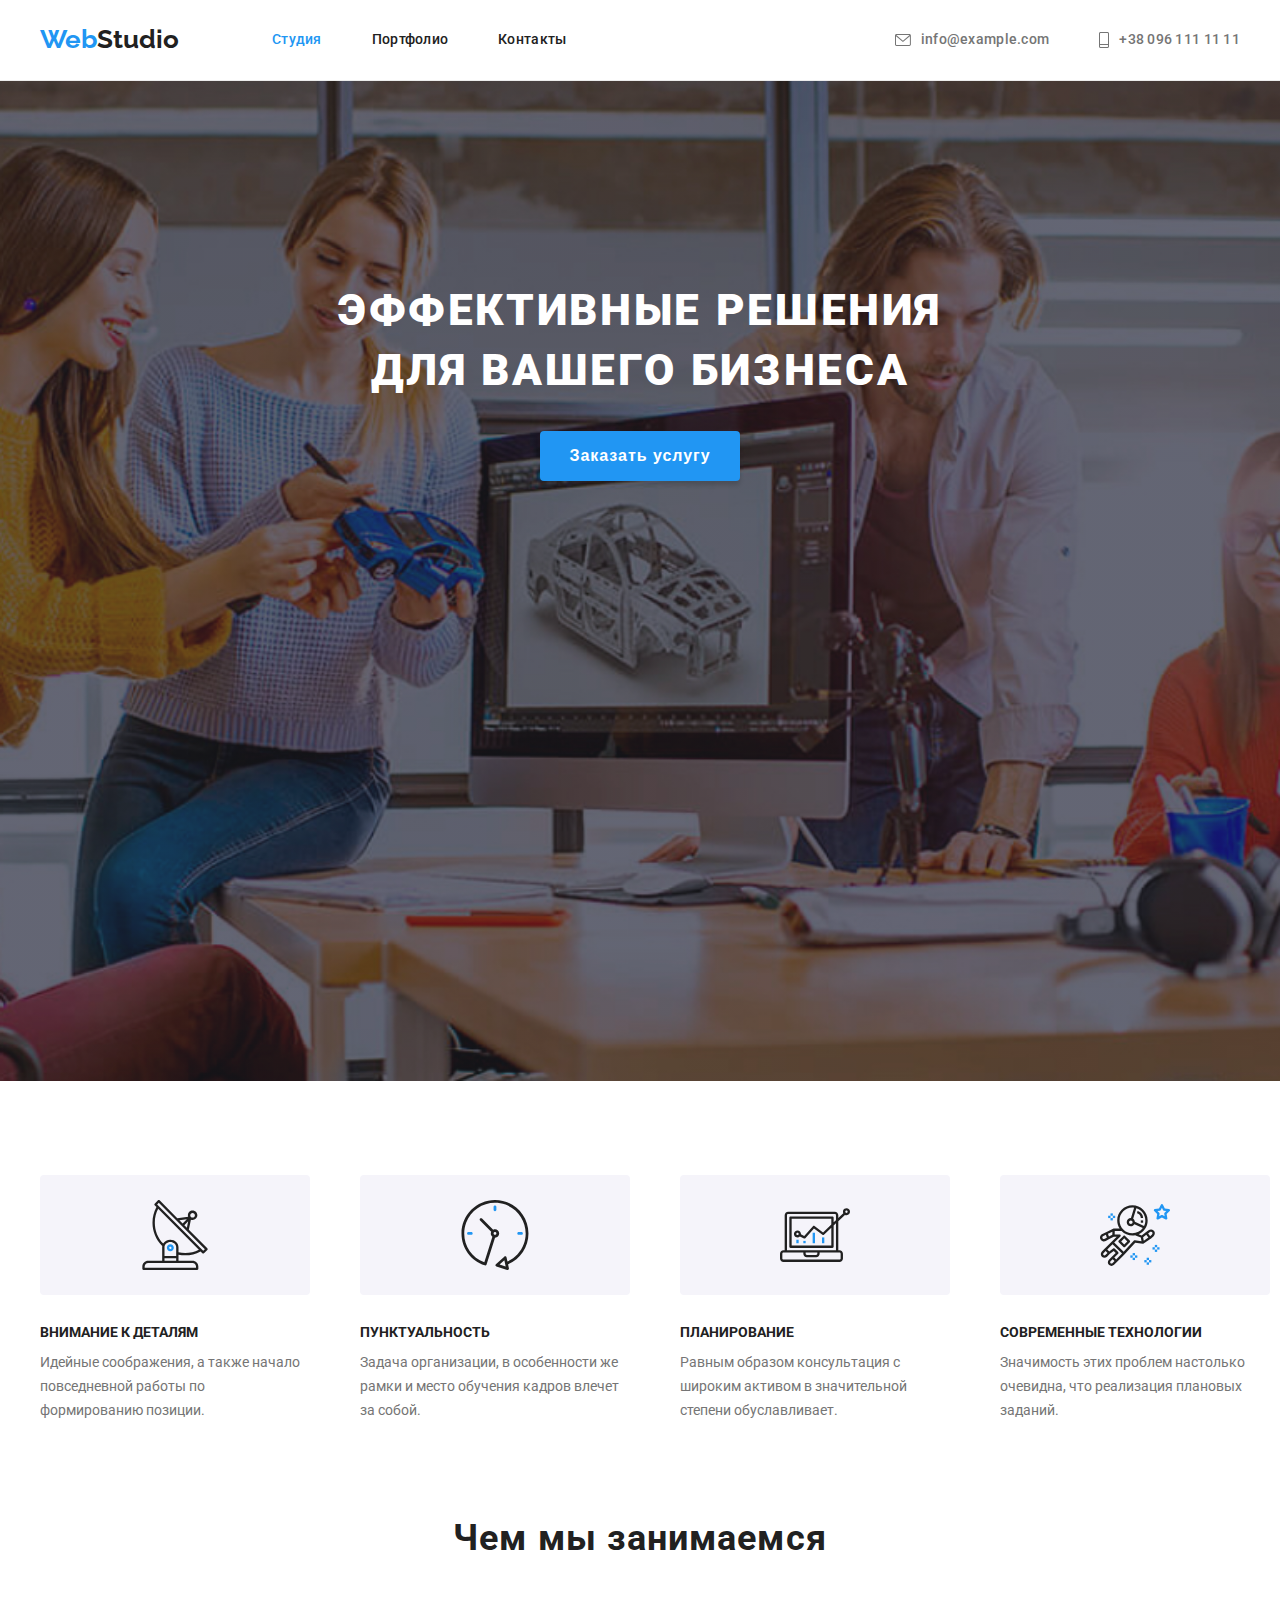
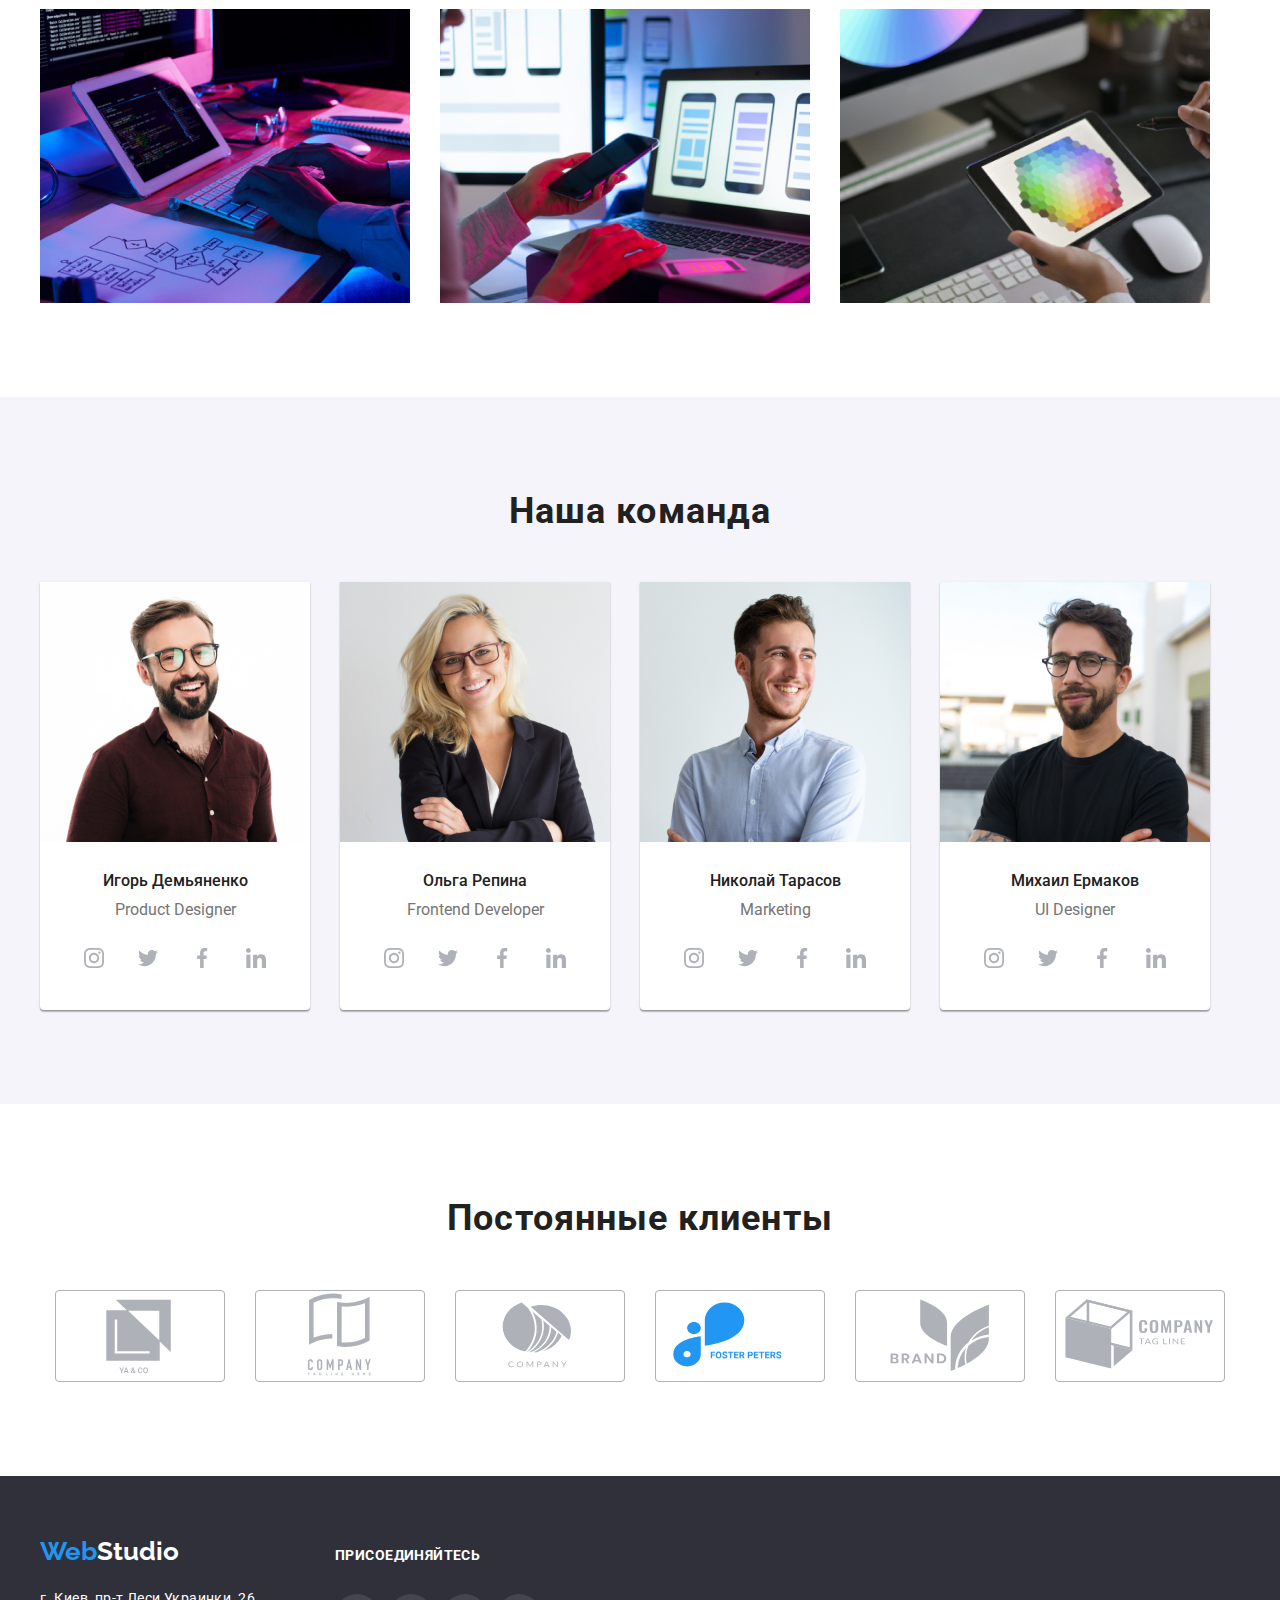
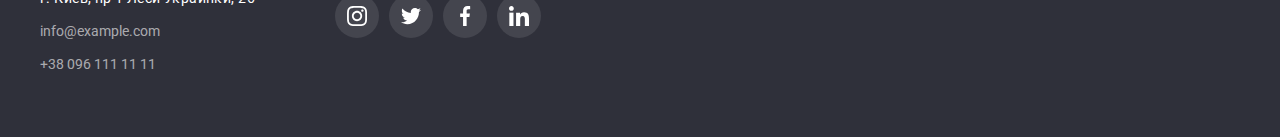
==== index.html @ 2fcc0e0f "Add files via upload" ====
<!DOCTYPE html>
<html lang="ru">

<head>
  <meta charset="UTF-8">
  <meta name="viewport" content="width=device-width, initial-scale=1.0">
  <link rel="stylesheet" href="https://cdnjs.cloudflare.com/ajax/libs/modern-normalize/1.1.0/modern-normalize.min.css" integrity="sha512-wpPYUAdjBVSE4KJnH1VR1HeZfpl1ub8YT/NKx4PuQ5NmX2tKuGu6U/JRp5y+Y8XG2tV+wKQpNHVUX03MfMFn9Q==" crossorigin="anonymous" referrerpolicy="no-referrer"/>
  <link rel="stylesheet" href="./css/styles.css"/>
  <style>
   @import url('https://fonts.googleapis.com/css2?family=Roboto:wght@400;500;700;900&display=swap');
   @import url('https://fonts.googleapis.com/css2?family=Raleway:wght@700&display=swap');
  </style>
  <title>Web Studio</title>
</head>
<body>
<header class="header">
  <div class="container nav-header-container">
    <nav class="nav-header">
      <a href="./index.html" class="logo"><span class="web">Web</span>Studio</a>
      <ul class="navigation">
        <li class="navigation-list"><a href="./index.html" class="navigation current">Студия</a></li>
        <li class="navigation-list"><a href="./portfolio.html" class="navigation">Портфолио</a></li>
        <li class="navigation-list"><a href="" class="navigation">Контакты</a></li>
      </ul>
    </nav>
    <ul class="link-flex">
      <li class="item">
        <a href="mailto:info@devstudio.com" class="link-email">
          <svg class="svg-link" width="16" height="12">
            <use href="./images/symbol-defs.svg#icon-mail"></use>
          </svg>info@example.com
        </a>
      </li>
      <li class="item">
        <a href="tel:+380961111111" class="link-tel">
          <svg class="svg-link" width="10" height="16">
            <use href="./images/symbol-defs.svg#icon-tel"></use>
          </svg>+38 096 111 11 11
        </a>
      </li>
    </ul>
  </div>
</header>
  <main>
    <section class="about">
      <div class="container">
       <h1 class="tagline">Эффективные решения для вашего бизнеса</h1>
       <button class="button">Заказать услугу</button>
      </div>
    </section>
    <section class="benefits section">
      <h2 class="class">Наши преимущества</h2>
      <div class="container">
       <ul class="benefits-list">
        <li class="item">
          <div class="item-icon-benefits">
            <svg class="svg-benefits"  width="70" height="70">
              <use href="./images/symbol-defs.svg#icon-antenna-1"></use>
            </svg>
          </div>
          <h3 class="benefits-header">Внимание к деталям</h3>
          <p class="benefits-text">Идейные соображения, а также начало повседневной работы по формированию позиции.</p>
        </li>
        <li class="item">
          <div class="item-icon-benefits">
            <svg class="svg-benefits"  width="70" height="70">
              <use href="./images/symbol-defs.svg#icon-clock-1"></use>
            </svg>
          </div>
          <h3 class="benefits-header">Пунктуальность</h3>
          <p class="benefits-text">Задача организации, в особенности же рамки и место обучения кадров влечет за собой.
          </p>
        </li>
        <li class="item">
          <div class="item-icon-benefits">
            <svg class="svg-benefits"  width="70" height="70">
              <use href="./images/symbol-defs.svg#icon-diagram-1"></use>
            </svg>
          </div>
          <h3 class="benefits-header">Планирование</h3>
          <p class="benefits-text">Равным образом консультация с широким активом в значительной степени обуславливает.
          </p>
        </li>
        <li class="item">
          <div class="item-icon-benefits">
            <svg class="svg-benefits"  width="70" height="70">
              <use href="./images/symbol-defs.svg#icon-astronaut-1"></use>
            </svg>
          </div>
          <h3 class="benefits-header">Современные технологии</h3>
          <p class="benefits-text">Значимость этих проблем настолько очевидна, что реализация плановых заданий.</p>
        </li>
       </ul>
      </div>
    </section>
    <section class="doing section">
      <div class="container">
       <h2 class="about-doing">Чем мы занимаемся</h2>
       <ul class="doing-img">
         <li class="about-doing-img"><img src="./images/1.jpg" width="370" alt="programer-working-his-desk-office"></li>
         <li class="about-doing-img"><img src="./images/2.jpg" width="370" alt="web-ui-designers-are-developing-application-smartphones-team-creators-is-working-interface-mobile"></li>
         <li class="about-doing-img"><img src="./images/3.jpg" width="370" alt="creative-artist-web-design-with-working-colour-selection-graphic-tablet"></li>
       </ul>
      </div>
    </section>
    <section class="command section">
      <div class="container">
       <h2 class="command-text">Наша команда</h4>
        <ul class="employees">
          <li class="collaborator" img src="./images/demyanenko.jpg" width="270" alt="demyanenko">
            <img src="./images/demyanenko.jpg" width="270" alt="demyanenko">
            <h3 class="employees-text">Игорь Демьяненко</h3>
            <p class="employees-text-secondary">Product Designer</p>
            <ul class="employees-social-link-icon">
              <li class="employees-social">
                <a href="" class="employees-social-link">
                  <svg class="employees-social-icon" width="20" height="20">
                    <use class="employees-social-icon" href="./images/symbol-defs.svg#icon-instagram-1"></use>
                  </svg>
                </a>
              </li>
              <li class="employees-social">
                <a href="" class="employees-social-link">
                  <svg class="employees-social-icon" width="20" height="20">
                    <use href="./images/symbol-defs.svg#icon-twitter-1"></use>
                  </svg>
                </a>
              </li>
              <li class="employees-social">
                <a href="" class="employees-social-link">
                  <svg class="employees-social-icon" width="20" height="20">
                    <use href="./images/symbol-defs.svg#icon-facebook-1"></use>
                  </svg>
                </a>
              </li>
              <li class="employees-social">
                <a href="" class="employees-social-link">
                  <svg class="employees-social-icon" width="20" height="20">
                    <use href="./images/symbol-defs.svg#icon-linkedin-1"></use>
                  </svg>
                </a>
              </li>
            </ul>
          </li>
          <li class="collaborator">
            <img src="./images/repina.jpg" width="270" alt="repina">
            <h3 class="employees-text">Ольга Репина</h3>
            <p class="employees-text-secondary">Frontend Developer</p>
            <ul class="employees-social-link-icon">
              <li class="employees-social">
                <a href="" class="employees-social-link">
                  <svg class="employees-social-icon" width="20" height="20">
                    <use class="employees-social-icon" href="./images/symbol-defs.svg#icon-instagram-1"></use>
                  </svg>
                </a>
              </li>
              <li class="employees-social">
                <a href="" class="employees-social-link">
                  <svg class="employees-social-icon" width="20" height="20">
                    <use href="./images/symbol-defs.svg#icon-twitter-1"></use>
                  </svg>
                </a>
              </li>
              <li class="employees-social">
                <a href="" class="employees-social-link">
                  <svg class="employees-social-icon" width="20" height="20">
                    <use href="./images/symbol-defs.svg#icon-facebook-1"></use>
                  </svg>
                </a>
              </li>
              <li class="employees-social">
                <a href="" class="employees-social-link">
                  <svg class="employees-social-icon" width="20" height="20">
                    <use href="./images/symbol-defs.svg#icon-linkedin-1"></use>
                  </svg>
                </a>
              </li>
            </ul>
            </li>
          </li>
          <li class="collaborator">
            <img src="./images/tarasov.jpg" width="270" alt="tarasov">
            <h3 class="employees-text">Николай Тарасов</h3>
            <p class="employees-text-secondary">Marketing</p>
            <ul class="employees-social-link-icon">
              <li class="employees-social">
                <a href="" class="employees-social-link">
                  <svg class="employees-social-icon" width="20" height="20">
                    <use class="employees-social-icon" href="./images/symbol-defs.svg#icon-instagram-1"></use>
                  </svg>
                </a>
              </li>
              <li class="employees-social">
                <a href="" class="employees-social-link">
                  <svg class="employees-social-icon" width="20" height="20">
                    <use href="./images/symbol-defs.svg#icon-twitter-1"></use>
                  </svg>
                </a>
              </li>
              <li class="employees-social">
                <a href="" class="employees-social-link">
                  <svg class="employees-social-icon" width="20" height="20">
                    <use href="./images/symbol-defs.svg#icon-facebook-1"></use>
                  </svg>
                </a>
              </li>
              <li class="employees-social">
                <a href="" class="employees-social-link">
                  <svg class="employees-social-icon" width="20" height="20">
                    <use href="./images/symbol-defs.svg#icon-linkedin-1"></use>
                  </svg>
                </a>
              </li>
            </ul>
            </li>
          </li>
          <li class="collaborator">
            <img src="./images/yermakov.jpg" width="270" alt="yermakov">
            <h3 class="employees-text">Михаил Ермаков</h3>
            <p class="employees-text-secondary">UI Designer</p>
            <ul class="employees-social-link-icon">
              <li class="employees-social">
                <a href="" class="employees-social-link">
                  <svg class="employees-social-icon" width="20" height="20">
                    <use class="employees-social-icon" href="./images/symbol-defs.svg#icon-instagram-1"></use>
                  </svg>
                </a>
              </li>
              <li class="employees-social">
                <a href="" class="employees-social-link">
                  <svg class="employees-social-icon" width="20" height="20">
                    <use href="./images/symbol-defs.svg#icon-twitter-1"></use>
                  </svg>
                </a>
              </li>
              <li class="employees-social">
                <a href="" class="employees-social-link">
                  <svg class="employees-social-icon" width="20" height="20">
                    <use href="./images/symbol-defs.svg#icon-facebook-1"></use>
                  </svg>
                </a>
              </li>
              <li class="employees-social">
                <a href="" class="employees-social-link">
                  <svg class="employees-social-icon" width="20" height="20">
                    <use href="./images/symbol-defs.svg#icon-linkedin-1"></use>
                  </svg>
                </a>
              </li>
            </ul>
            </li>
          </li>
        </ul>
      </div>
    </section>
    <section class="section">
      <div class="container">
        <h2 class="command-text">Постоянные клиенты</h2>
        <ul class="partners">
          <li class="partners-list">
            <a href="" class="partners-item">
              <svg class="partners-list-icon">
                <use href="./images/symbol-defs.svg#icon-Logo"></use>
              </svg>
            </a>
          </li>
          <li class="partners-list">
            <a href="" class="partners-item">
              <svg class="partners-list-icon">
                <use href="./images/symbol-defs.svg#icon-Logo-1"></use>
              </svg>
            </a>
          </li>
          <li class="partners-list">
            <a href="" class="partners-item">
              <svg class="partners-list-icon">
                <use href="./images/symbol-defs.svg#icon-Logo-2"></use>
              </svg>
            </a>
          </li>
          <li class="partners-list">
            <a href="" class="partners-item">
              <svg class="partners-list-icon">
                <use href="./images/symbol-defs.svg#icon-Logo-3"></use>
              </svg>
            </a>
          </li>
          <li class="partners-list">
            <a href="" class="partners-item">
              <svg class="partners-list-icon">
                <use href="./images/symbol-defs.svg#icon-Logo-4"></use>
              </svg>
            </a>
          </li>
          <li class="partners-list">
            <a href="" class="partners-item">
              <svg class="partners-list-icon">
                <use href="./images/symbol-defs.svg#icon-Logo-5"></use>
              </svg>
            </a>
          </li>
        </ul>
      </div>
    </section>
  </main>
  <footer class="footer">
    <div class="container footer-container">
     <div class="footer-list">
       <a href="/index.html" class="logo-footer"><span class="web">Web</span>Studio</a>
       <address>
         <ul class="address-footer">
           <li class="link-footer"><a href="https://bit.ly/3pXMvUd" class="address" target="_blank" rel="noopener noreferrer">г. Киев, пр-т Леси Украинки, 26</a></li>
           <li class="link-footer"><a href="mailto:info@devstudio.com" class="address-link">info@example.com</a></li>
           <li class="link-footer"><a href="tel:+380961111111" class="address-link">+38 096 111 11 11</a></li>
         </ul>
       </address>
     </div>
     <div class="footer-social">
       <p class="footer-social-text">присоединяйтесь</p>
       <ul class="social-link-footer">
         <li class="footer-social-link-item">
           <a href="" class="footer-social-link-svg" >
             <svg class="footer-social-link-icon" width="20" height="20">
               <use href="./images/symbol-defs.svg#icon-instagram"></use>
             </svg>
           </a>
         </li>
         <li class="footer-social-link-item">
           <a href="" class="footer-social-link-svg">
             <svg class="footer-social-link-icon" width="20" height="20">
               <use href="./images/symbol-defs.svg#icon-twitter"></use>
             </svg>
           </a>
         </li>
         <li class="footer-social-link-item">
           <a href="" class="footer-social-link-svg">
             <svg class="footer-social-link-icon" width="20" height="20">
               <use href="./images/symbol-defs.svg#icon-facebook"></use>
             </svg>
           </a>
         </li>
         <li class="footer-social-link-item">
           <a href="" class="footer-social-link-svg">
             <svg class="footer-social-link-icon" width="20" height="20">
               <use href="./images/symbol-defs.svg#icon-linkedin"></use>
             </svg>
           </a>
         </li>
       </ul>
     </div>
    </div>
  </footer>
</body>
</html>
---- css/styles.css ----
:root{
  --theme-accent: #ffffff ;
  --theme-text-accent: #212121;
  --theme-text: #757575;
  --theme-button: #2196F3; 
  --theme-bgr: #E5E5E5; 
  --theme-button-other: #F5F4FA;
  --theme-bgr-field: #2F303A;
  --theme-adress-link: rgba(255, 255, 255, 0.6);
  --theme-social: #AFB1B8;
  --theme-bgr-about: #C4C4C4;


}
html {
  box-sizing: border-box ;
}
body {
  font-family: 'Roboto';
  font-size: 14px;
  line-height: 0.03em;
  background-color: var(--theme-accent);
  
}
body, h1, h2, h3, h4, h5, h6, p, ul, li {
  padding: 0;
  margin: 0;
}
img {
  display: block;
  max-width: 100%;
  height: auto;
}

.header {
  border-bottom: 1px solid #ECECEC;
}
.container {
  width: 1200px;
  padding: 0 15px;
  margin: 0 auto;
 
}
.container-flex {
  display: flex;
  flex-direction: row;
  align-items: center;
}
.nav-header-container {
  display: flex;
  align-items: center;
}
.logo {
  margin-right: 93px;
  color: var(--theme-text-accent);
  font-family: 'Raleway';
  font-weight: 700;
  font-size: 26px;
  padding-top: 24px;
  padding-bottom: 25px;
  line-height: 1.19;
  text-decoration: none;
}
.web {
  color: var(--theme-button);
  font-family: 'Raleway';
  font-style: normal;
  font-weight: 700;
  font-size: 26px;
  line-height: 1.19;
  text-decoration: none;
}
.logo-footer{
  display: block;
  margin-bottom: 20px;
  color: var(--theme-accent);
  font-family: 'Raleway';
  font-style: normal;
  font-weight: 700;
  font-size: 26px;
  line-height: 1.19;
  text-decoration: none;
}
.footer-list {
  margin-right: 70px;
}
.svg-link {
  margin-right: 10px;
  fill: currentColor;
}
.link-footer {
  margin-right: 10px;
  margin-bottom: 9px;
  list-style: none;
}
.link-footer:nth-child(3) {
  margin-bottom: 0px;
}
.footer-address-link {
  display: flex;
}
.nav-header {
  display: flex;
  align-items: center;
}
.navigation {
  margin-left: 0;
  margin-right: 40px;
  display: inline-flex;
  margin: 0;
  color: var(--theme-text-accent);
  font-weight: 500;
  line-height: 1.14;
  letter-spacing: 0.02em;
  text-decoration: none;
}
.navigation-list {
  margin-right: 50px;
  padding-top: 32px;
  padding-bottom: 32px;
  list-style: none;
}
.navigation-list:last-child {
  margin-right: 0px;
}

.navigation:hover, .navigation:focus {
  color: var(--theme-button);
}
.link-flex {
  display: flex;
  margin-left: auto;
}

.link {
  color: var(--theme-text);
  text-decoration: none;

}
.link-email{
  color: var(--theme-text);
  font-weight: 500;
  line-height: 1.14;
  letter-spacing: 0.02em;
  text-decoration: none;
  display: flex;
  align-items: center;
}
.link-tel {
  color: var(--theme-text);
  font-weight: 500;
  line-height: 1.14;
  letter-spacing: 0.02em;
  text-decoration: none;
  display: flex;
  align-items: center;
}

.link-email:hover, .link-email:focus {
  color: var(--theme-button);
  fill: var(--theme-button);
}
.link-tel:hover, .link-tel:focus {
  color: var(--theme-button);
  fill: var(--theme-button);
}
.current {
  color: var(--theme-button);
}
.about {
  max-width: 1600px;
  height: 600px;
  margin: auto;
  display: flex;
  flex-direction: column;
  background: var(--theme-bgr-about);

  background-image: linear-gradient(rgba(47, 48, 58, 0.4), rgba(47, 48, 58, 0.4)),
  url(../images/Img.jpg);
  background-repeat: no-repeat;
  background-position: center;
  background-size: cover;
  padding-top: 200px;
  padding-bottom: 200px;
  text-align: center;
  align-items: center;
}
.tagline {
  max-width: 696px;
  margin-left: auto;
  margin-right: auto;
  margin-bottom: 30px;
  color: var(--theme-accent);
  font-weight: 900;
  font-size: 44px;
  line-height: 1.36;
  letter-spacing: 0.06em;
  text-transform: uppercase;
  text-align: center;
}
.button {
 
  cursor: pointer;
  margin: 0 auto;
  color: var(--theme-accent);
  box-shadow: 0px 4px 4px rgba(0, 0, 0, 0.15);
  background-color: var(--theme-button);
  min-width: 200px;
  height: 50px;
  letter-spacing: 0.06em;
  border-radius: 4px;
  font-weight: 700;
  font-size: 16px;
  line-height: 1.87;
  border: none;
}
.button-options {
  color: var(--theme-text-accent);
  background-color: var(--theme-button-other);
  font-style: normal;
  font-weight: 500;
  font-size: 16px;
  line-height: 1.62;
  border-radius: 4px;
  border: none;
  padding: 6px 22px;
}
.button-options:hover, .button-options:focus {
  background-color: var(--theme-button);
}
.class {
  display: none;
}
.section {
  padding-top: 94px;
  padding-bottom: 94px;
}
.benefits-list {
  display: flex;
}
.benefits {
  padding-bottom: 0;
}
.item {
  margin-right: 50px;
  list-style: none;
}
.item:last-child{
  margin-right: 0;
}
.benefits-header {
  margin-bottom: 10px;
  color: var(--theme-text-accent);
  font-size: 14px;
  line-height: 1.14;
  text-transform: uppercase;
}
.benefits-text {
  color: var(--theme-text);
  font-size: 14px;
  line-height: 1.71;
  text-align: left;
}
.about-doing {
  margin-bottom: 50px;
  font-weight: 700;
  font-size: 36px;
  line-height: 42px;
  text-align: center;
  letter-spacing: 0.03em;
  color: var(--theme-text-accent);
}
.item-icon-benefits {
  display: flex;
  align-items: center;
  justify-content: center;
  width: 270px;
  height: 120px;
  background: var(--theme-button-other);
  border-radius: 4px;
  margin-bottom: 30px;
}
.doing-img {
  display: flex;
  margin: 0;
  padding-left: 0;
}
.about-doing-img {
  display: inline;
  margin-right: 30px;
  list-style: none;
}
.command {
  background-color: var(--theme-button-other);
}
.command-text {
  margin-bottom: 50px;
  font-weight: 700;
  text-align: center;
  color: var(--theme-text-accent);
  font-size: 36px;
  line-height: 1.16;
  letter-spacing: 0.03em;
}
.employees {
  display: flex;
  margin: 0;
  padding-left: 0;
}
.collaborator {
  margin-right: 30px;
  width: 270px;
  background-color: var(--theme-accent);
  text-align: center;
  box-shadow: 0px 1px 3px rgb(0 0 0 / 12%),
  0px 1px 1px rgb(0 0 0 / 14%),
  0px 2px 1px rgb(0 0 0 / 20%);
  border-radius: 0px 0px 4px 4px;
  list-style: none;
}
.employees-text {
  margin-top: 30px;
  margin-bottom: 10px;
  color: var(--theme-text-accent);
  font-weight: 500;
  font-size: 16px;
  line-height: 1.18;
  text-align: center;
}
.employees-text-secondary {
  margin-bottom: 16px;
  font-weight: 400;
  color:var(--theme-text);
  font-size: 16px;
  line-height: 1.18;
  text-align: center;
}
.employees-social-link-icon {
  display: flex;
  justify-content: center;
}
.employees-social-link-icon:last-child {
  margin-right: 0px;
}
.employees-social{
  list-style: none;
  margin-right: 10px;
}
.employees-social:last-child {
  margin-right: 0px;
}

.employees-social-link {
  width: 44px;
  height: 44px;
  border-radius: 50%;
  display: flex;
  justify-content: center;
  align-items: center;
  cursor: pointer;
  margin-bottom: 30px;
  fill: var(--theme-social);
}

.employees-social-link:hover {
  background-color: var(--theme-button);
  fill: var(--theme-accent) ;
}

.footer {
  background-color: var(--theme-bgr-field);
  padding-top: 60px;
  padding-bottom: 60px;
}

.address {
  color: var(--theme-accent);
  line-height: 1.71;
  letter-spacing: 0.03em;
  font-size: 14px;
  text-decoration: none;
  font-style: normal;
  list-style: none;
}
.address-link {
  color: var(--theme-adress-link);
  margin-top: 9px;
  line-height: 1.71;
  text-decoration: none;
  font-style: normal;
}
.about-portfolio-main {
  display: flex;
  justify-content: center;
  margin-bottom: 50px;
  list-style: none;
}
.button-item {
  margin-right: 8px;
}
.button-item:last-child {
  margin-right: 0px;
}

.portfolio-content{
  display: flex;
  flex-wrap: wrap;
}
.portfolio-work-examples {
  width: 370px;
  margin-right: 30px;
  margin-bottom: 30px;
  list-style: none; 
  
}
.content-box {
  padding: 20px 24px;
  border: 1px solid var(--theme-accent);
}
.text {
  margin: 0;
  margin-bottom: 4px;
  font-weight: 700;
  color: var(--theme-text-accent);
  font-size: 18px;
  line-height: 2;
  letter-spacing: 0.06em;
  list-style: none;

}
.work-examples {
  display: list-item;
  color: var(--theme-text-accent);
  border: 1px solid #EEEEEE;
  list-style: none; 
} 
.work-examples:hover {
  box-shadow: 0px 1px 1px rgba(0, 0, 0, 0.12),
  0px 4px 4px rgba(0, 0, 0, 0.06),
  1px 4px 6px rgba(0, 0, 0, 0.16);
}
.work-examples-img {
  display: inline-flex;
  width: 370px;
}
.portfolio-work-examples:nth-child(3n+3) {
  margin-right: 0;
}
.portfolio-work-examples:nth-last-child(-n + 3) {
  margin-bottom: 0;
}
.text-secondary {
  margin: 0;
  color: var(--theme-text);
  font-size: 16px;
  line-height: 1.85;
  letter-spacing: 0.03em;
  text-decoration: none;
  list-style: none;
}
.work-examples{
  text-decoration: none;
}

.link-footer:last-child {
  margin-bottom: 0px;
}
.partners {
  display: flex;
  justify-content: center;
}
.partners-list {
  list-style: none;
  margin-right: 30px;
}
.partners-list:last-child {
  margin-right: 0px;
}
.partners-item {
  width: 170px;
  height: 92px;
  display: flex;
  justify-content: center;
  align-items: center;
  border: 1px solid var(--theme-social);
  box-sizing: border-box;
  border-radius: 4px;
  cursor: pointer;
}
.social-link-footer {
  display: flex;
  justify-content: center;
}
.footer-social-link-item {
  list-style: none;
  margin-right: 10px ;
  background: rgba(255, 255, 255, 0.1);
  border-radius: 50%;
}
.footer-social-link-item:last-child {
  margin-right: 0px;
}
.footer-social-text {
  font-weight: 700;
  font-size: 14px;
  line-height: 1.14;
  letter-spacing: 0.03em;
  text-transform: uppercase;
  color: var(--theme-accent);
  margin-bottom: 30px;
}
.footer-social-link-svg {
  width: 44px;
  height: 44px;
  border-radius: 50%;
  display: flex;
  justify-content: center;
  align-items: center;
  cursor: pointer;
}
.footer-social-link-icon {
  fill: var(--theme-accent)
}
.footer-social-link-item:hover, .footer-social-link-item:focus {
  background-color: var(--theme-button);
}
.footer-container {
  display: flex;
  justify-content: flex-start;
  align-items: baseline;
}
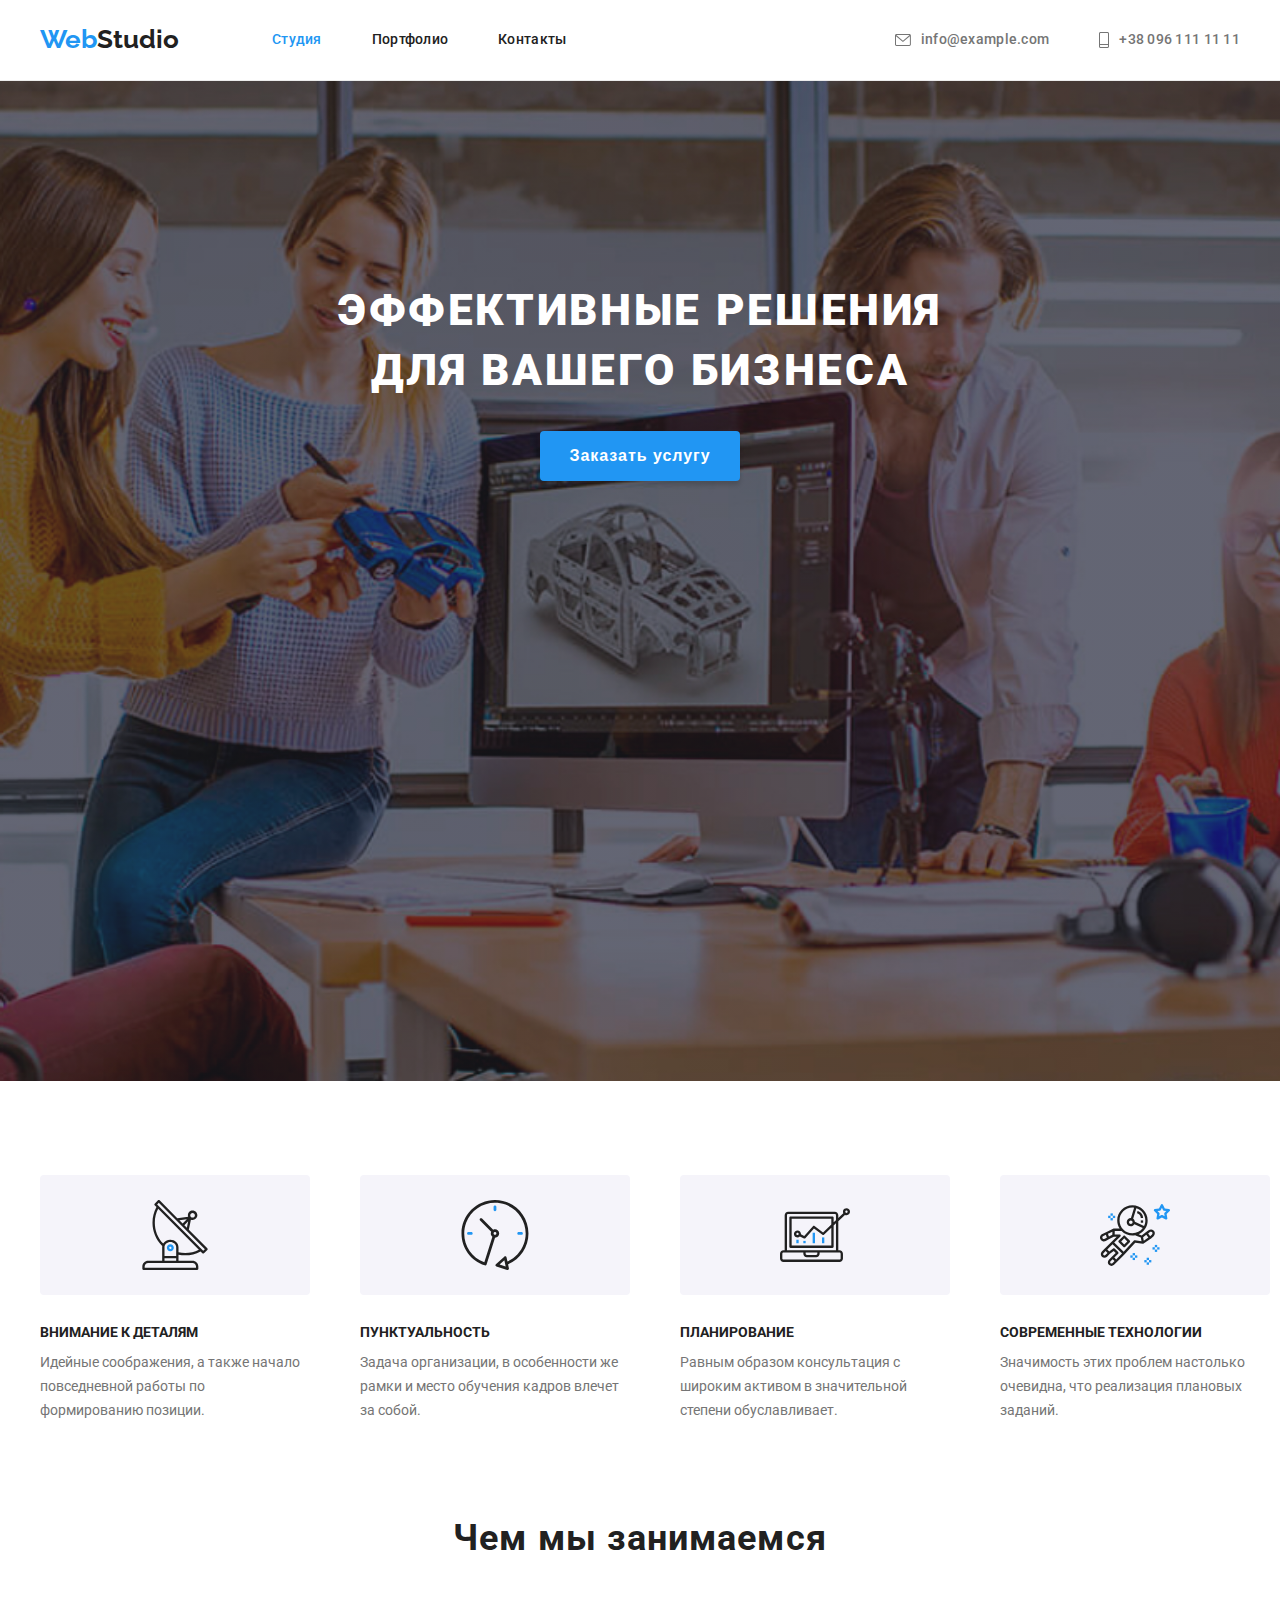
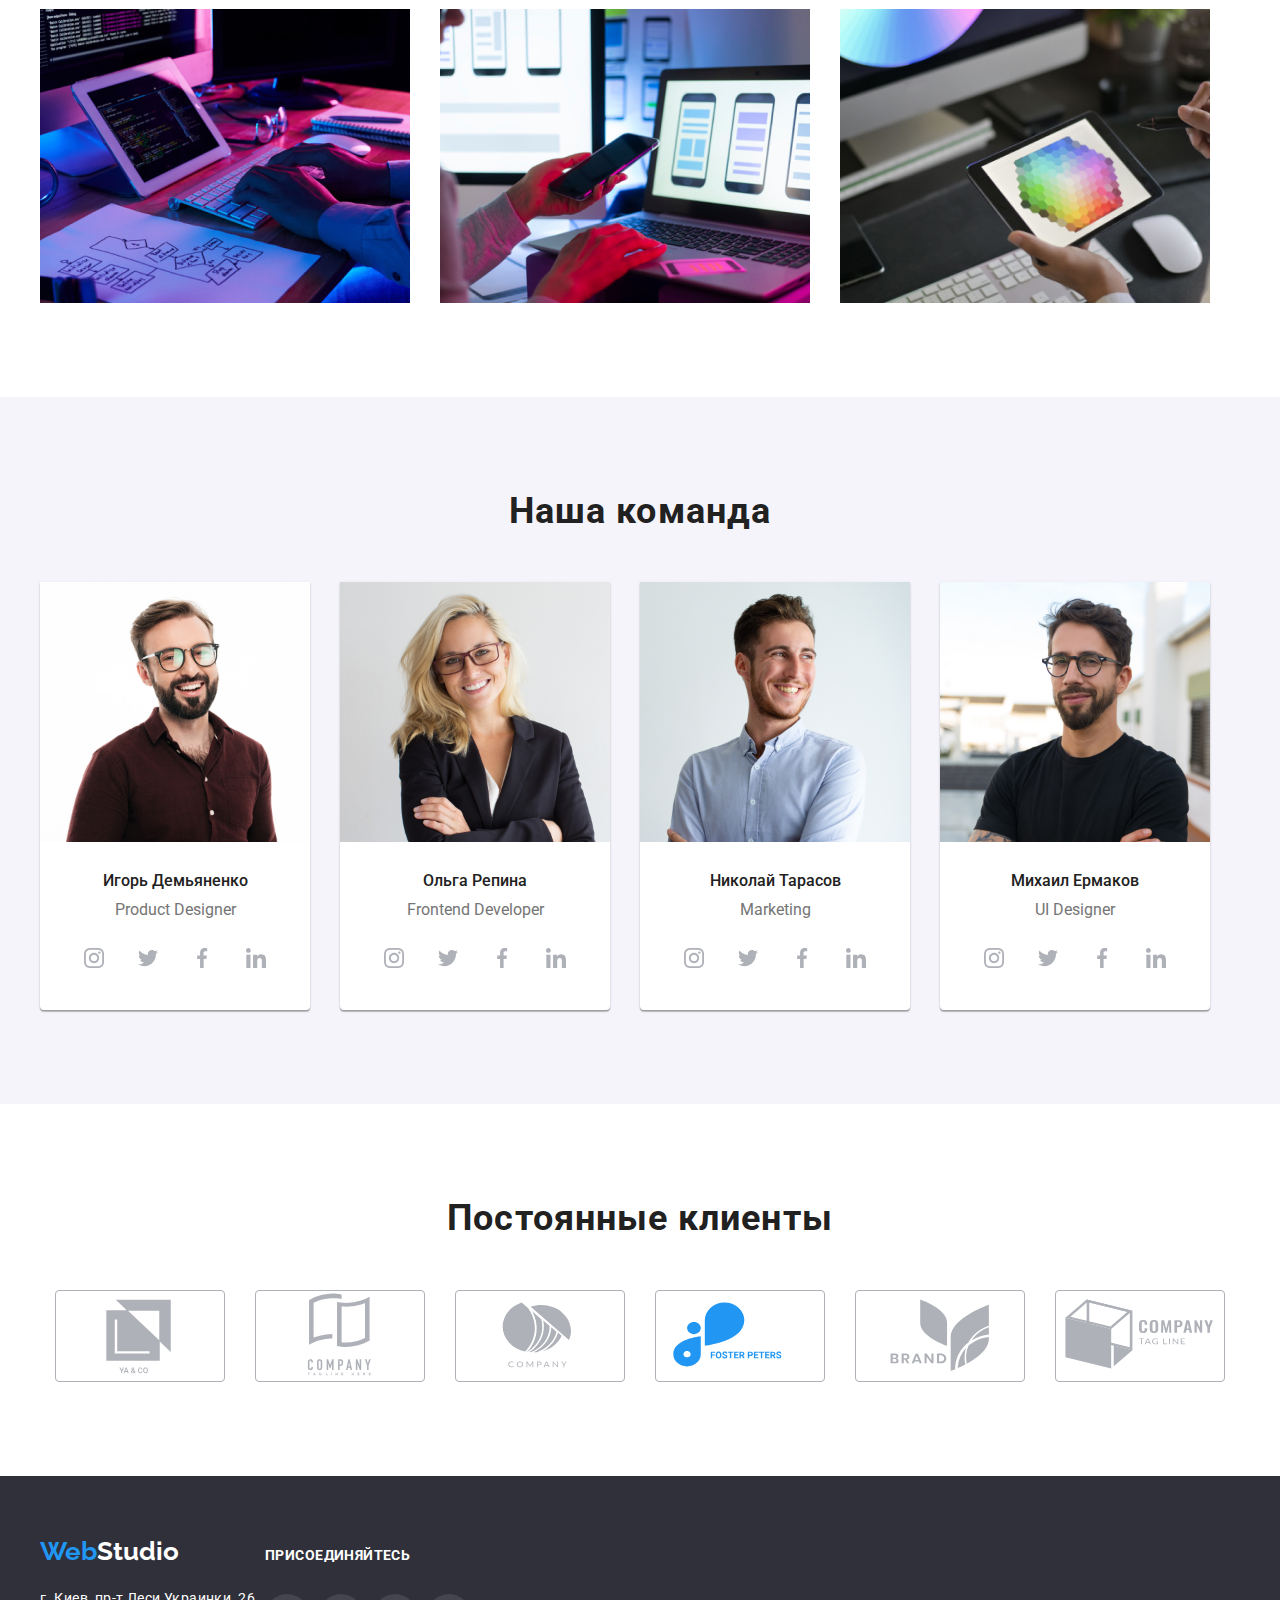
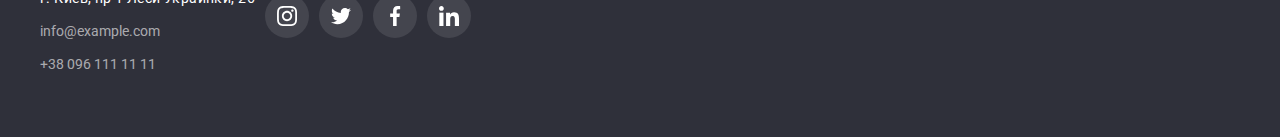
==== commit cf22671b: "Update index.html" ====
--- a/index.html
+++ b/index.html
@@ -1,6 +1,5 @@
 <!DOCTYPE html>
 <html lang="ru">
-
 <head>
   <meta charset="UTF-8">
   <meta name="viewport" content="width=device-width, initial-scale=1.0">
@@ -13,34 +12,34 @@
   <title>Web Studio</title>
 </head>
 <body>
-<header class="header">
-  <div class="container nav-header-container">
-    <nav class="nav-header">
-      <a href="./index.html" class="logo"><span class="web">Web</span>Studio</a>
-      <ul class="navigation">
-        <li class="navigation-list"><a href="./index.html" class="navigation current">Студия</a></li>
-        <li class="navigation-list"><a href="./portfolio.html" class="navigation">Портфолио</a></li>
-        <li class="navigation-list"><a href="" class="navigation">Контакты</a></li>
-      </ul>
-    </nav>
-    <ul class="link-flex">
-      <li class="item">
-        <a href="mailto:info@devstudio.com" class="link-email">
-          <svg class="svg-link" width="16" height="12">
-            <use href="./images/symbol-defs.svg#icon-mail"></use>
-          </svg>info@example.com
-        </a>
-      </li>
-      <li class="item">
-        <a href="tel:+380961111111" class="link-tel">
-          <svg class="svg-link" width="10" height="16">
-            <use href="./images/symbol-defs.svg#icon-tel"></use>
-          </svg>+38 096 111 11 11
-        </a>
-      </li>
-    </ul>
-  </div>
-</header>
+ <header class="header">
+   <div class="container nav-header-container">
+     <nav class="nav-header">
+       <a href="./index.html" class="logo"><span class="web">Web</span>Studio</a>
+       <ul class="navigation">
+         <li class="navigation-list"><a href="./index.html" class="navigation current">Студия</a></li>
+         <li class="navigation-list"><a href="./portfolio.html" class="navigation">Портфолио</a></li>
+         <li class="navigation-list"><a href="" class="navigation">Контакты</a></li>
+       </ul>
+     </nav>
+     <ul class="link-flex">
+       <li class="item">
+         <a href="mailto:info@devstudio.com" class="link-email">
+           <svg class="svg-link" width="16" height="12">
+             <use href="./images/symbol-defs.svg#icon-mail"></use>
+           </svg>info@example.com
+         </a>
+       </li>
+       <li class="item">
+         <a href="tel:+380961111111" class="link-tel">
+           <svg class="svg-link" width="10" height="16">
+             <use href="./images/symbol-defs.svg#icon-tel"></use>
+           </svg>+38 096 111 11 11
+         </a>
+       </li>
+     </ul>
+   </div>
+  </header>
   <main>
     <section class="about">
       <div class="container">
@@ -351,4 +350,4 @@
     </div>
   </footer>
 </body>
-</html>+</html>
--- a/css/styles.css
+++ b/css/styles.css
@@ -81,9 +81,7 @@
   line-height: 1.19;
   text-decoration: none;
 }
-.footer-list {
-  margin-right: 70px;
-}
+
 .svg-link {
   margin-right: 10px;
   fill: currentColor;
@@ -415,7 +413,9 @@
 }
 .content-box {
   padding: 20px 24px;
-  border: 1px solid var(--theme-accent);
+  border-left: 1px solid var(--theme-accent);
+  border-bottom: 1px solid var(--theme-accent);
+  border-width: 1px solid var(--theme-accent);
 }
 .text {
   margin: 0;
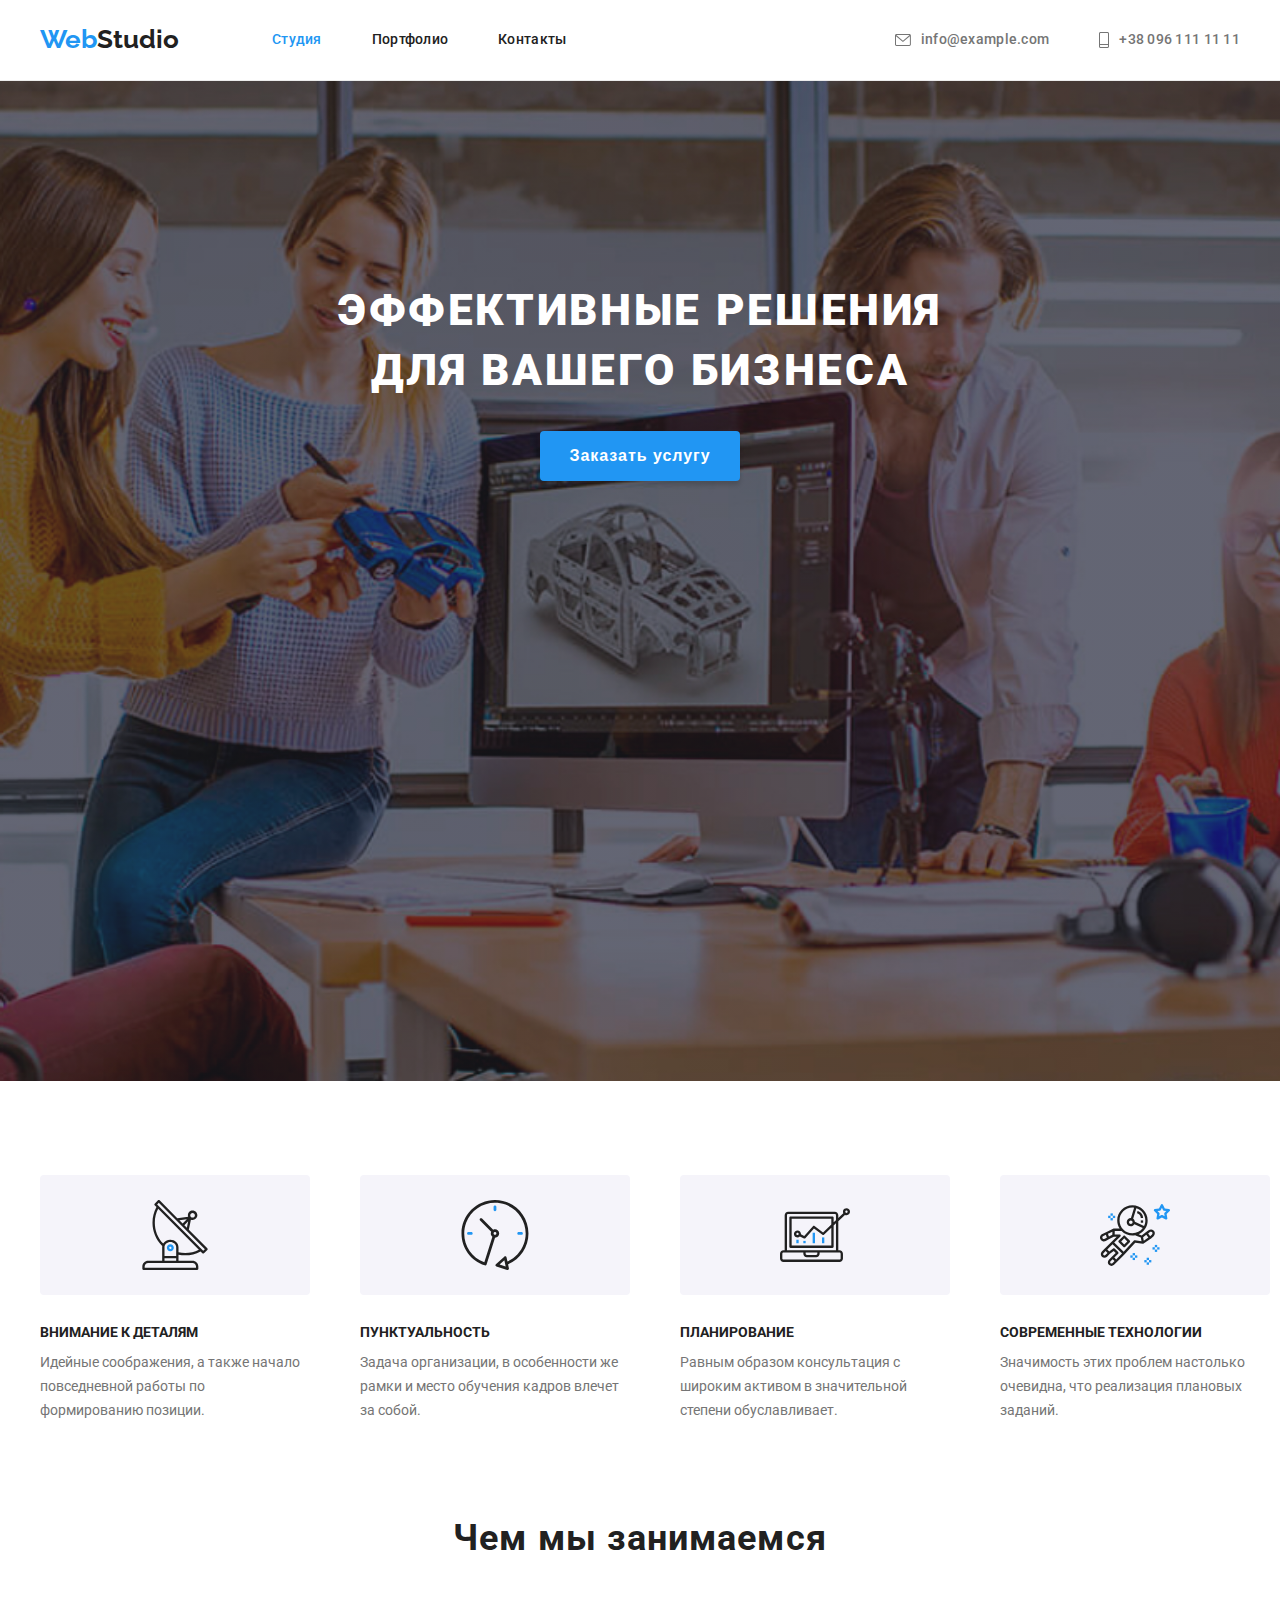
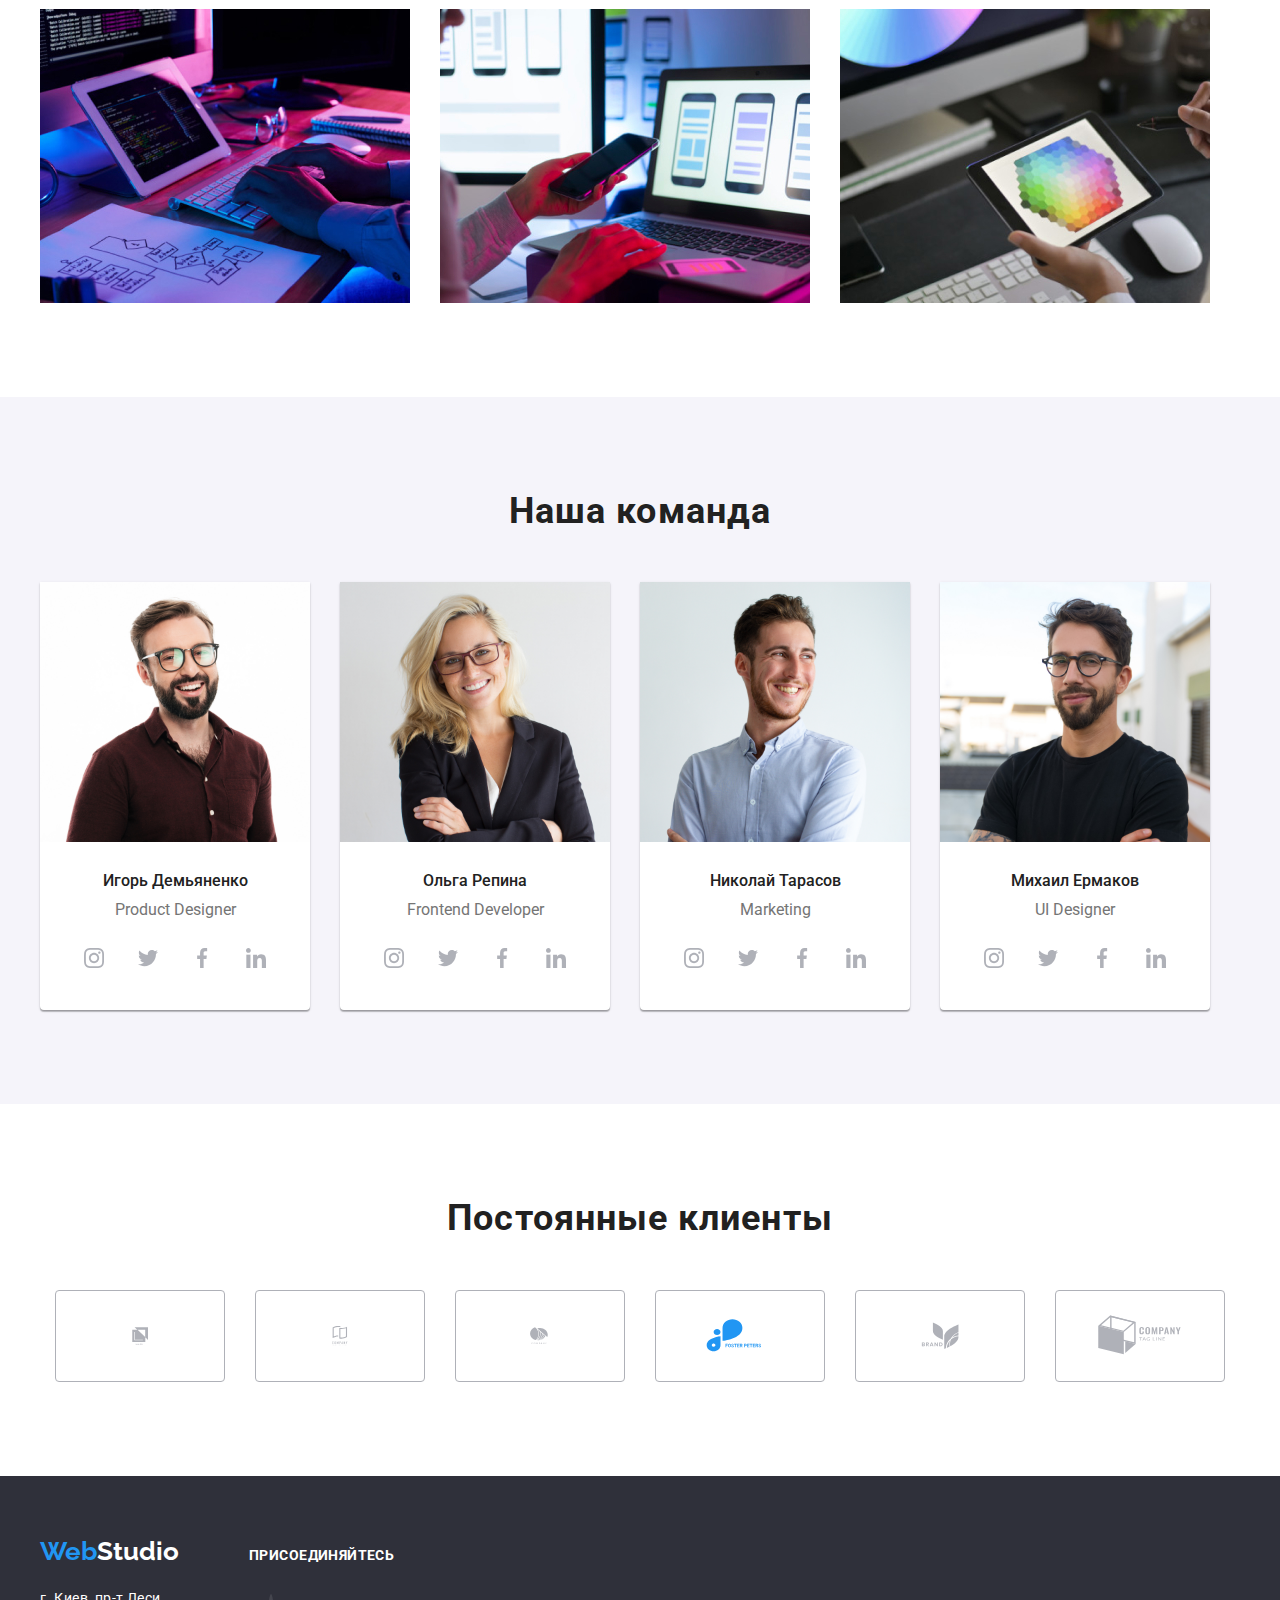
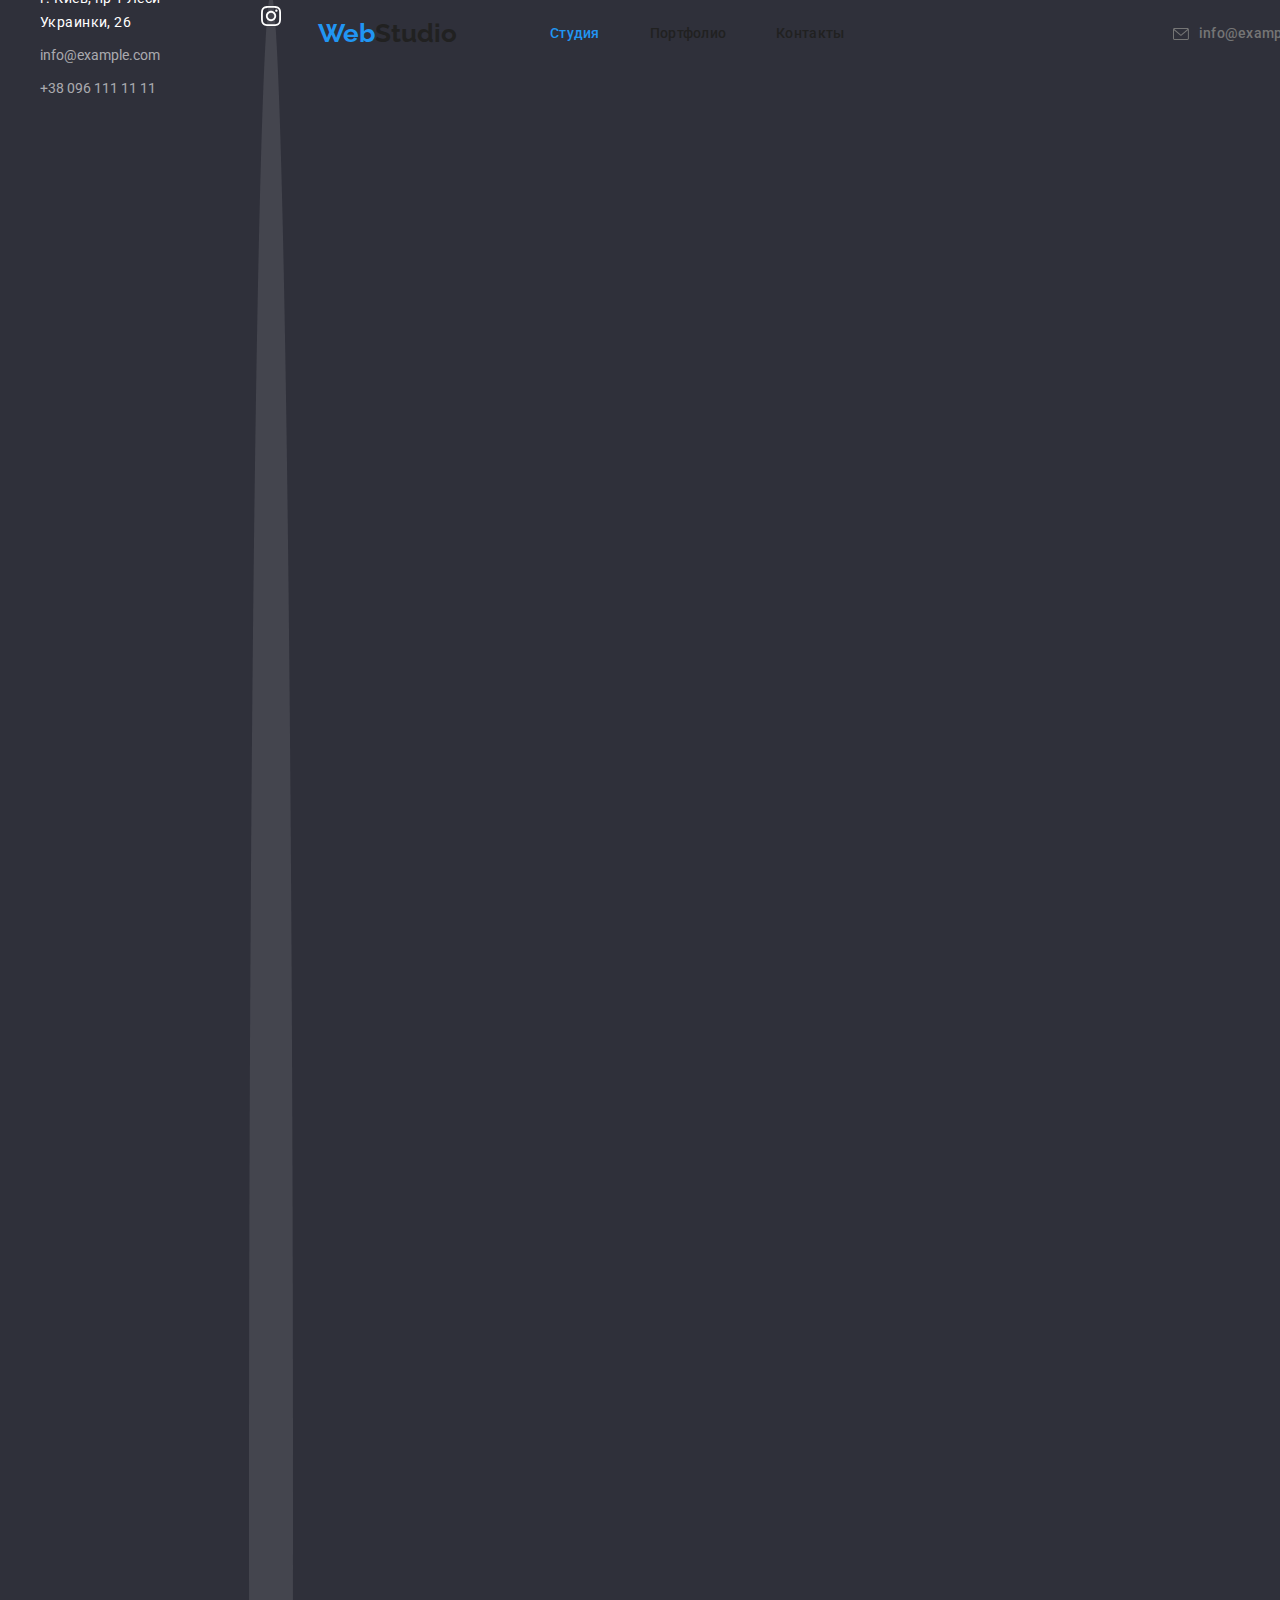
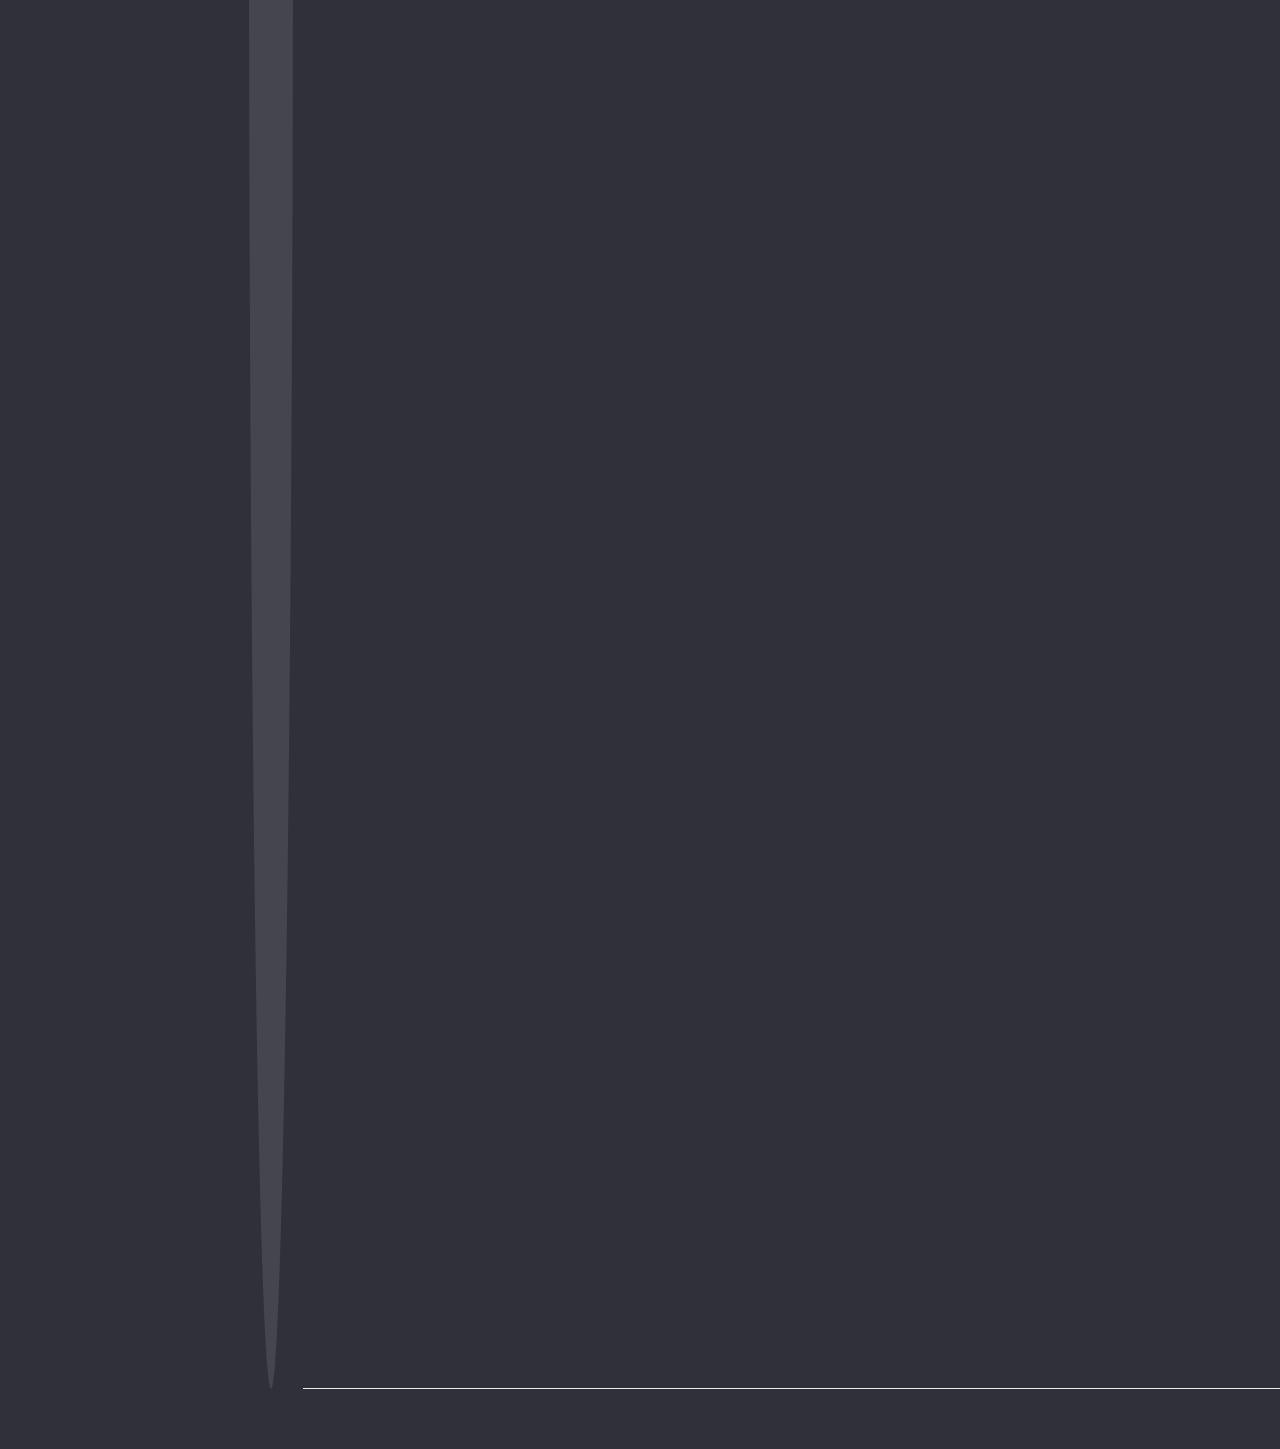
==== commit ce16741a: "Update index.html" ====
--- a/index.html
+++ b/index.html
@@ -1,5 +1,6 @@
 <!DOCTYPE html>
 <html lang="ru">
+
 <head>
   <meta charset="UTF-8">
   <meta name="viewport" content="width=device-width, initial-scale=1.0">
@@ -104,7 +105,7 @@
     </section>
     <section class="command section">
       <div class="container">
-       <h2 class="command-text">Наша команда</h4>
+       <h2 class="command-text">Наша команда</h2>
         <ul class="employees">
           <li class="collaborator" img src="./images/demyanenko.jpg" width="270" alt="demyanenko">
             <img src="./images/demyanenko.jpg" width="270" alt="demyanenko">
@@ -258,42 +259,42 @@
         <ul class="partners">
           <li class="partners-list">
             <a href="" class="partners-item">
-              <svg class="partners-list-icon">
+              <svg class="partners-list-icon" width="41" heigh="46">
                 <use href="./images/symbol-defs.svg#icon-Logo"></use>
               </svg>
             </a>
           </li>
           <li class="partners-list">
             <a href="" class="partners-item">
-              <svg class="partners-list-icon">
+              <svg class="partners-list-icon" width="40" heigh="52">
                 <use href="./images/symbol-defs.svg#icon-Logo-1"></use>
               </svg>
             </a>
           </li>
           <li class="partners-list">
             <a href="" class="partners-item">
-              <svg class="partners-list-icon">
+              <svg class="partners-list-icon" width="43.46" heigh="41.18">
                 <use href="./images/symbol-defs.svg#icon-Logo-2"></use>
               </svg>
             </a>
           </li>
           <li class="partners-list">
             <a href="" class="partners-item">
-              <svg class="partners-list-icon">
+              <svg class="partners-list-icon" width="84.44" heigh="40.62">
                 <use href="./images/symbol-defs.svg#icon-Logo-3"></use>
               </svg>
             </a>
           </li>
           <li class="partners-list">
             <a href="" class="partners-item">
-              <svg class="partners-list-icon">
+              <svg class="partners-list-icon" width="62.54" heigh="45.43">
                 <use href="./images/symbol-defs.svg#icon-Logo-4"></use>
               </svg>
             </a>
           </li>
           <li class="partners-list">
             <a href="" class="partners-item">
-              <svg class="partners-list-icon">
+              <svg class="partners-list-icon" width="93.79" heigh="43.93">
                 <use href="./images/symbol-defs.svg#icon-Logo-5"></use>
               </svg>
             </a>
@@ -323,7 +324,370 @@
                <use href="./images/symbol-defs.svg#icon-instagram"></use>
              </svg>
            </a>
-         </li>
+         </li><!DOCTYPE html>
+        <html lang="ru">
+        
+        <head>
+          <meta charset="UTF-8">
+          <meta name="viewport" content="width=device-width, initial-scale=1.0">
+          <link rel="stylesheet" href="https://cdnjs.cloudflare.com/ajax/libs/modern-normalize/1.1.0/modern-normalize.min.css"
+            integrity="sha512-wpPYUAdjBVSE4KJnH1VR1HeZfpl1ub8YT/NKx4PuQ5NmX2tKuGu6U/JRp5y+Y8XG2tV+wKQpNHVUX03MfMFn9Q=="
+            crossorigin="anonymous" referrerpolicy="no-referrer" />
+          <link rel="stylesheet" href="./css/styles.css" />
+          <style>
+            @import url('https://fonts.googleapis.com/css2?family=Roboto:wght@400;500;700;900&display=swap');
+            @import url('https://fonts.googleapis.com/css2?family=Raleway:wght@700&display=swap');
+          </style>
+          <title>Web Studio</title>
+        </head>
+        
+        <body>
+          <header class="header">
+            <div class="container nav-header-container">
+              <nav class="nav-header">
+                <a href="./index.html" class="logo"><span class="web">Web</span>Studio</a>
+                <ul class="navigation">
+                  <li class="navigation-list"><a href="./index.html" class="navigation current">Студия</a></li>
+                  <li class="navigation-list"><a href="./portfolio.html" class="navigation">Портфолио</a></li>
+                  <li class="navigation-list"><a href="" class="navigation">Контакты</a></li>
+                </ul>
+              </nav>
+              <ul class="link-flex">
+                <li class="item">
+                  <a href="mailto:info@devstudio.com" class="link-email">
+                    <svg class="svg-link" width="16" height="12">
+                      <use href="./images/symbol-defs.svg#icon-mail"></use>
+                    </svg>info@example.com
+                  </a>
+                </li>
+                <li class="item">
+                  <a href="tel:+380961111111" class="link-tel">
+                    <svg class="svg-link" width="10" height="16">
+                      <use href="./images/symbol-defs.svg#icon-tel"></use>
+                    </svg>+38 096 111 11 11
+                  </a>
+                </li>
+              </ul>
+            </div>
+          </header>
+          <main>
+            <section class="about">
+              <div class="container">
+                <h1 class="tagline">Эффективные решения для вашего бизнеса</h1>
+                <button class="button">Заказать услугу</button>
+              </div>
+            </section>
+            <section class="benefits section">
+              <h2 class="class">Наши преимущества</h2>
+              <div class="container">
+                <ul class="benefits-list">
+                  <li class="item">
+                    <div class="item-icon-benefits">
+                      <svg class="svg-benefits" width="70" height="70">
+                        <use href="./images/symbol-defs.svg#icon-antenna-1"></use>
+                      </svg>
+                    </div>
+                    <h3 class="benefits-header">Внимание к деталям</h3>
+                    <p class="benefits-text">Идейные соображения, а также начало повседневной работы по формированию позиции.
+                    </p>
+                  </li>
+                  <li class="item">
+                    <div class="item-icon-benefits">
+                      <svg class="svg-benefits" width="70" height="70">
+                        <use href="./images/symbol-defs.svg#icon-clock-1"></use>
+                      </svg>
+                    </div>
+                    <h3 class="benefits-header">Пунктуальность</h3>
+                    <p class="benefits-text">Задача организации, в особенности же рамки и место обучения кадров влечет за собой.
+                    </p>
+                  </li>
+                  <li class="item">
+                    <div class="item-icon-benefits">
+                      <svg class="svg-benefits" width="70" height="70">
+                        <use href="./images/symbol-defs.svg#icon-diagram-1"></use>
+                      </svg>
+                    </div>
+                    <h3 class="benefits-header">Планирование</h3>
+                    <p class="benefits-text">Равным образом консультация с широким активом в значительной степени обуславливает.
+                    </p>
+                  </li>
+                  <li class="item">
+                    <div class="item-icon-benefits">
+                      <svg class="svg-benefits" width="70" height="70">
+                        <use href="./images/symbol-defs.svg#icon-astronaut-1"></use>
+                      </svg>
+                    </div>
+                    <h3 class="benefits-header">Современные технологии</h3>
+                    <p class="benefits-text">Значимость этих проблем настолько очевидна, что реализация плановых заданий.</p>
+                  </li>
+                </ul>
+              </div>
+            </section>
+            <section class="doing section">
+              <div class="container">
+                <h2 class="about-doing">Чем мы занимаемся</h2>
+                <ul class="doing-img">
+                  <li class="about-doing-img"><img src="./images/1.jpg" width="370" alt="programer-working-his-desk-office">
+                  </li>
+                  <li class="about-doing-img"><img src="./images/2.jpg" width="370"
+                      alt="web-ui-designers-are-developing-application-smartphones-team-creators-is-working-interface-mobile">
+                  </li>
+                  <li class="about-doing-img"><img src="./images/3.jpg" width="370"
+                      alt="creative-artist-web-design-with-working-colour-selection-graphic-tablet"></li>
+                </ul>
+              </div>
+            </section>
+            <section class="command section">
+              <div class="container">
+                <h2 class="command-text">Наша команда</h4>
+                  <ul class="employees">
+                    <li class="collaborator" img src="./images/demyanenko.jpg" width="270" alt="demyanenko">
+                      <img src="./images/demyanenko.jpg" width="270" alt="demyanenko">
+                      <h3 class="employees-text">Игорь Демьяненко</h3>
+                      <p class="employees-text-secondary">Product Designer</p>
+                      <ul class="employees-social-link-icon">
+                        <li class="employees-social">
+                          <a href="" class="employees-social-link">
+                            <svg class="employees-social-icon" width="20" height="20">
+                              <use class="employees-social-icon" href="./images/symbol-defs.svg#icon-instagram-1"></use>
+                            </svg>
+                          </a>
+                        </li>
+                        <li class="employees-social">
+                          <a href="" class="employees-social-link">
+                            <svg class="employees-social-icon" width="20" height="20">
+                              <use href="./images/symbol-defs.svg#icon-twitter-1"></use>
+                            </svg>
+                          </a>
+                        </li>
+                        <li class="employees-social">
+                          <a href="" class="employees-social-link">
+                            <svg class="employees-social-icon" width="20" height="20">
+                              <use href="./images/symbol-defs.svg#icon-facebook-1"></use>
+                            </svg>
+                          </a>
+                        </li>
+                        <li class="employees-social">
+                          <a href="" class="employees-social-link">
+                            <svg class="employees-social-icon" width="20" height="20">
+                              <use href="./images/symbol-defs.svg#icon-linkedin-1"></use>
+                            </svg>
+                          </a>
+                        </li>
+                      </ul>
+                    </li>
+                    <li class="collaborator">
+                      <img src="./images/repina.jpg" width="270" alt="repina">
+                      <h3 class="employees-text">Ольга Репина</h3>
+                      <p class="employees-text-secondary">Frontend Developer</p>
+                      <ul class="employees-social-link-icon">
+                        <li class="employees-social">
+                          <a href="" class="employees-social-link">
+                            <svg class="employees-social-icon" width="20" height="20">
+                              <use class="employees-social-icon" href="./images/symbol-defs.svg#icon-instagram-1"></use>
+                            </svg>
+                          </a>
+                        </li>
+                        <li class="employees-social">
+                          <a href="" class="employees-social-link">
+                            <svg class="employees-social-icon" width="20" height="20">
+                              <use href="./images/symbol-defs.svg#icon-twitter-1"></use>
+                            </svg>
+                          </a>
+                        </li>
+                        <li class="employees-social">
+                          <a href="" class="employees-social-link">
+                            <svg class="employees-social-icon" width="20" height="20">
+                              <use href="./images/symbol-defs.svg#icon-facebook-1"></use>
+                            </svg>
+                          </a>
+                        </li>
+                        <li class="employees-social">
+                          <a href="" class="employees-social-link">
+                            <svg class="employees-social-icon" width="20" height="20">
+                              <use href="./images/symbol-defs.svg#icon-linkedin-1"></use>
+                            </svg>
+                          </a>
+                        </li>
+                      </ul>
+                    </li>
+                    </li>
+                    <li class="collaborator">
+                      <img src="./images/tarasov.jpg" width="270" alt="tarasov">
+                      <h3 class="employees-text">Николай Тарасов</h3>
+                      <p class="employees-text-secondary">Marketing</p>
+                      <ul class="employees-social-link-icon">
+                        <li class="employees-social">
+                          <a href="" class="employees-social-link">
+                            <svg class="employees-social-icon" width="20" height="20">
+                              <use class="employees-social-icon" href="./images/symbol-defs.svg#icon-instagram-1"></use>
+                            </svg>
+                          </a>
+                        </li>
+                        <li class="employees-social">
+                          <a href="" class="employees-social-link">
+                            <svg class="employees-social-icon" width="20" height="20">
+                              <use href="./images/symbol-defs.svg#icon-twitter-1"></use>
+                            </svg>
+                          </a>
+                        </li>
+                        <li class="employees-social">
+                          <a href="" class="employees-social-link">
+                            <svg class="employees-social-icon" width="20" height="20">
+                              <use href="./images/symbol-defs.svg#icon-facebook-1"></use>
+                            </svg>
+                          </a>
+                        </li>
+                        <li class="employees-social">
+                          <a href="" class="employees-social-link">
+                            <svg class="employees-social-icon" width="20" height="20">
+                              <use href="./images/symbol-defs.svg#icon-linkedin-1"></use>
+                            </svg>
+                          </a>
+                        </li>
+                      </ul>
+                    </li>
+                    </li>
+                    <li class="collaborator">
+                      <img src="./images/yermakov.jpg" width="270" alt="yermakov">
+                      <h3 class="employees-text">Михаил Ермаков</h3>
+                      <p class="employees-text-secondary">UI Designer</p>
+                      <ul class="employees-social-link-icon">
+                        <li class="employees-social">
+                          <a href="" class="employees-social-link">
+                            <svg class="employees-social-icon" width="20" height="20">
+                              <use class="employees-social-icon" href="./images/symbol-defs.svg#icon-instagram-1"></use>
+                            </svg>
+                          </a>
+                        </li>
+                        <li class="employees-social">
+                          <a href="" class="employees-social-link">
+                            <svg class="employees-social-icon" width="20" height="20">
+                              <use href="./images/symbol-defs.svg#icon-twitter-1"></use>
+                            </svg>
+                          </a>
+                        </li>
+                        <li class="employees-social">
+                          <a href="" class="employees-social-link">
+                            <svg class="employees-social-icon" width="20" height="20">
+                              <use href="./images/symbol-defs.svg#icon-facebook-1"></use>
+                            </svg>
+                          </a>
+                        </li>
+                        <li class="employees-social">
+                          <a href="" class="employees-social-link">
+                            <svg class="employees-social-icon" width="20" height="20">
+                              <use href="./images/symbol-defs.svg#icon-linkedin-1"></use>
+                            </svg>
+                          </a>
+                        </li>
+                      </ul>
+                    </li>
+                    </li>
+                  </ul>
+              </div>
+            </section>
+            <section class="section">
+              <div class="container">
+                <h2 class="command-text">Постоянные клиенты</h2>
+                <ul class="partners">
+                  <li class="partners-list">
+                    <a href="" class="partners-item">
+                      <svg class="partners-list-icon" width="41" heigh="46">
+                        <use href="./images/symbol-defs.svg#icon-Logo"></use>
+                      </svg>
+                    </a>
+                  </li>
+                  <li class="partners-list">
+                    <a href="" class="partners-item">
+                      <svg class="partners-list-icon" width="40" heigh="52">
+                        <use href="./images/symbol-defs.svg#icon-Logo-1"></use>
+                      </svg>
+                    </a>
+                  </li>
+                  <li class="partners-list">
+                    <a href="" class="partners-item">
+                      <svg class="partners-list-icon" width="43.46" heigh="41.18">
+                        <use href="./images/symbol-defs.svg#icon-Logo-2"></use>
+                      </svg>
+                    </a>
+                  </li>
+                  <li class="partners-list">
+                    <a href="" class="partners-item">
+                      <svg class="partners-list-icon" width="84.44" heigh="40.62">
+                        <use href="./images/symbol-defs.svg#icon-Logo-3"></use>
+                      </svg>
+                    </a>
+                  </li>
+                  <li class="partners-list">
+                    <a href="" class="partners-item">
+                      <svg class="partners-list-icon" width="62.54" heigh="45.43">
+                        <use href="./images/symbol-defs.svg#icon-Logo-4"></use>
+                      </svg>
+                    </a>
+                  </li>
+                  <li class="partners-list">
+                    <a href="" class="partners-item">
+                      <svg class="partners-list-icon" width="93.79" heigh="43.93">
+                        <use href="./images/symbol-defs.svg#icon-Logo-5"></use>
+                      </svg>
+                    </a>
+                  </li>
+                </ul>
+              </div>
+            </section>
+          </main>
+          <footer class="footer">
+            <div class="container footer-container">
+              <div class="footer-list">
+                <a href="/index.html" class="logo-footer"><span class="web">Web</span>Studio</a>
+                <address>
+                  <ul class="address-footer">
+                    <li class="link-footer"><a href="https://bit.ly/3pXMvUd" class="address" target="_blank"
+                        rel="noopener noreferrer">г. Киев, пр-т Леси Украинки, 26</a></li>
+                    <li class="link-footer"><a href="mailto:info@devstudio.com" class="address-link">info@example.com</a></li>
+                    <li class="link-footer"><a href="tel:+380961111111" class="address-link">+38 096 111 11 11</a></li>
+                  </ul>
+                </address>
+              </div>
+              <div class="footer-social">
+                <p class="footer-social-text">присоединяйтесь</p>
+                <ul class="social-link-footer">
+                  <li class="footer-social-link-item">
+                    <a href="" class="footer-social-link-svg">
+                      <svg class="footer-social-link-icon" width="20" height="20">
+                        <use href="./images/symbol-defs.svg#icon-instagram"></use>
+                      </svg>
+                    </a>
+                  </li>
+                  <li class="footer-social-link-item">
+                    <a href="" class="footer-social-link-svg">
+                      <svg class="footer-social-link-icon" width="20" height="20">
+                        <use href="./images/symbol-defs.svg#icon-twitter"></use>
+                      </svg>
+                    </a>
+                  </li>
+                  <li class="footer-social-link-item">
+                    <a href="" class="footer-social-link-svg">
+                      <svg class="footer-social-link-icon" width="20" height="20">
+                        <use href="./images/symbol-defs.svg#icon-facebook"></use>
+                      </svg>
+                    </a>
+                  </li>
+                  <li class="footer-social-link-item">
+                    <a href="" class="footer-social-link-svg">
+                      <svg class="footer-social-link-icon" width="20" height="20">
+                        <use href="./images/symbol-defs.svg#icon-linkedin"></use>
+                      </svg>
+                    </a>
+                  </li>
+                </ul>
+              </div>
+            </div>
+          </footer>
+        </body>
+        
+        </html>
          <li class="footer-social-link-item">
            <a href="" class="footer-social-link-svg">
              <svg class="footer-social-link-icon" width="20" height="20">
--- a/css/styles.css
+++ b/css/styles.css
@@ -225,6 +225,7 @@
 }
 .button-options:hover, .button-options:focus {
   background-color: var(--theme-button);
+  color: var(--theme-accent);
 }
 .class {
   display: none;
@@ -491,6 +492,10 @@
   display: flex;
   justify-content: center;
 }
+.footer-social {
+  margin-left: 70px;
+  padding-top: 10px;
+}
 .footer-social-link-item {
   list-style: none;
   margin-right: 10px ;
--- a/css/styles.css
+++ b/css/styles.css
@@ -225,6 +225,7 @@
 }
 .button-options:hover, .button-options:focus {
   background-color: var(--theme-button);
+  color: var(--theme-accent);
 }
 .class {
   display: none;
@@ -491,6 +492,10 @@
   display: flex;
   justify-content: center;
 }
+.footer-social {
+  margin-left: 70px;
+  padding-top: 10px;
+}
 .footer-social-link-item {
   list-style: none;
   margin-right: 10px ;
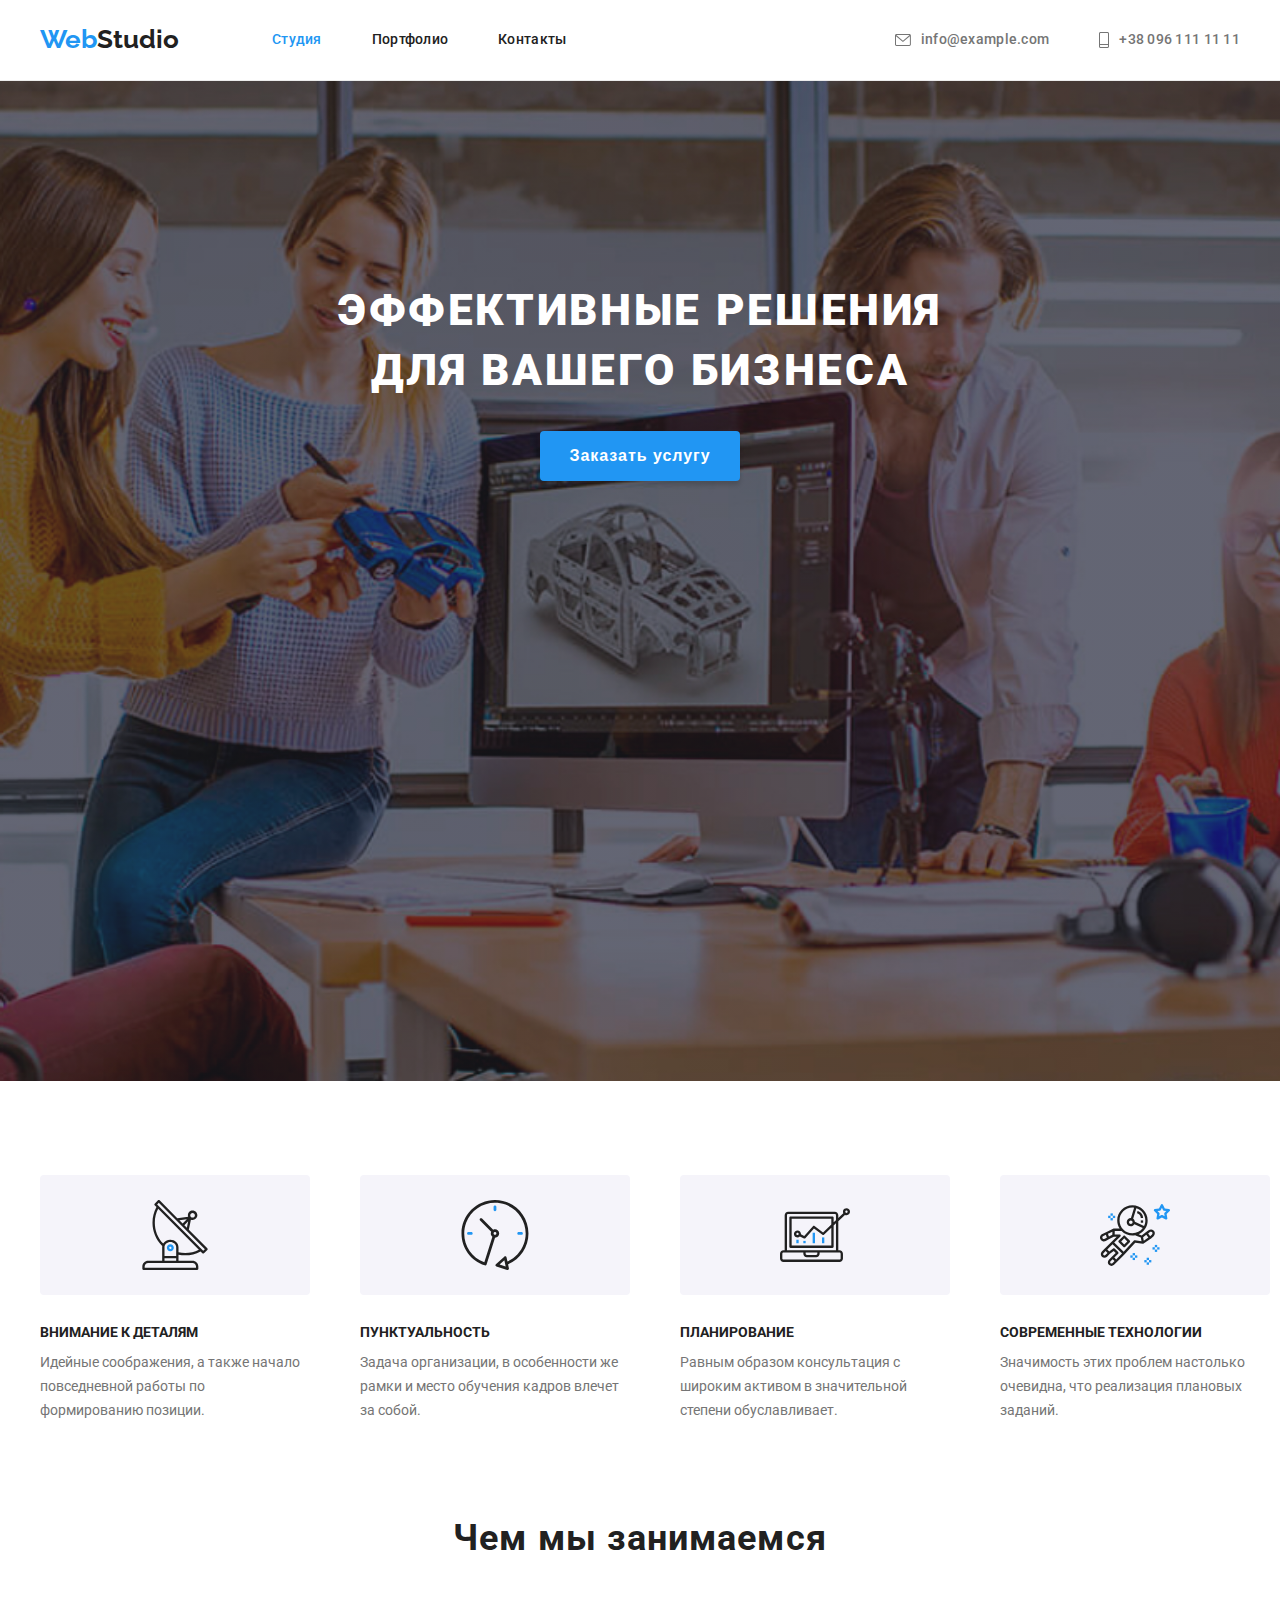
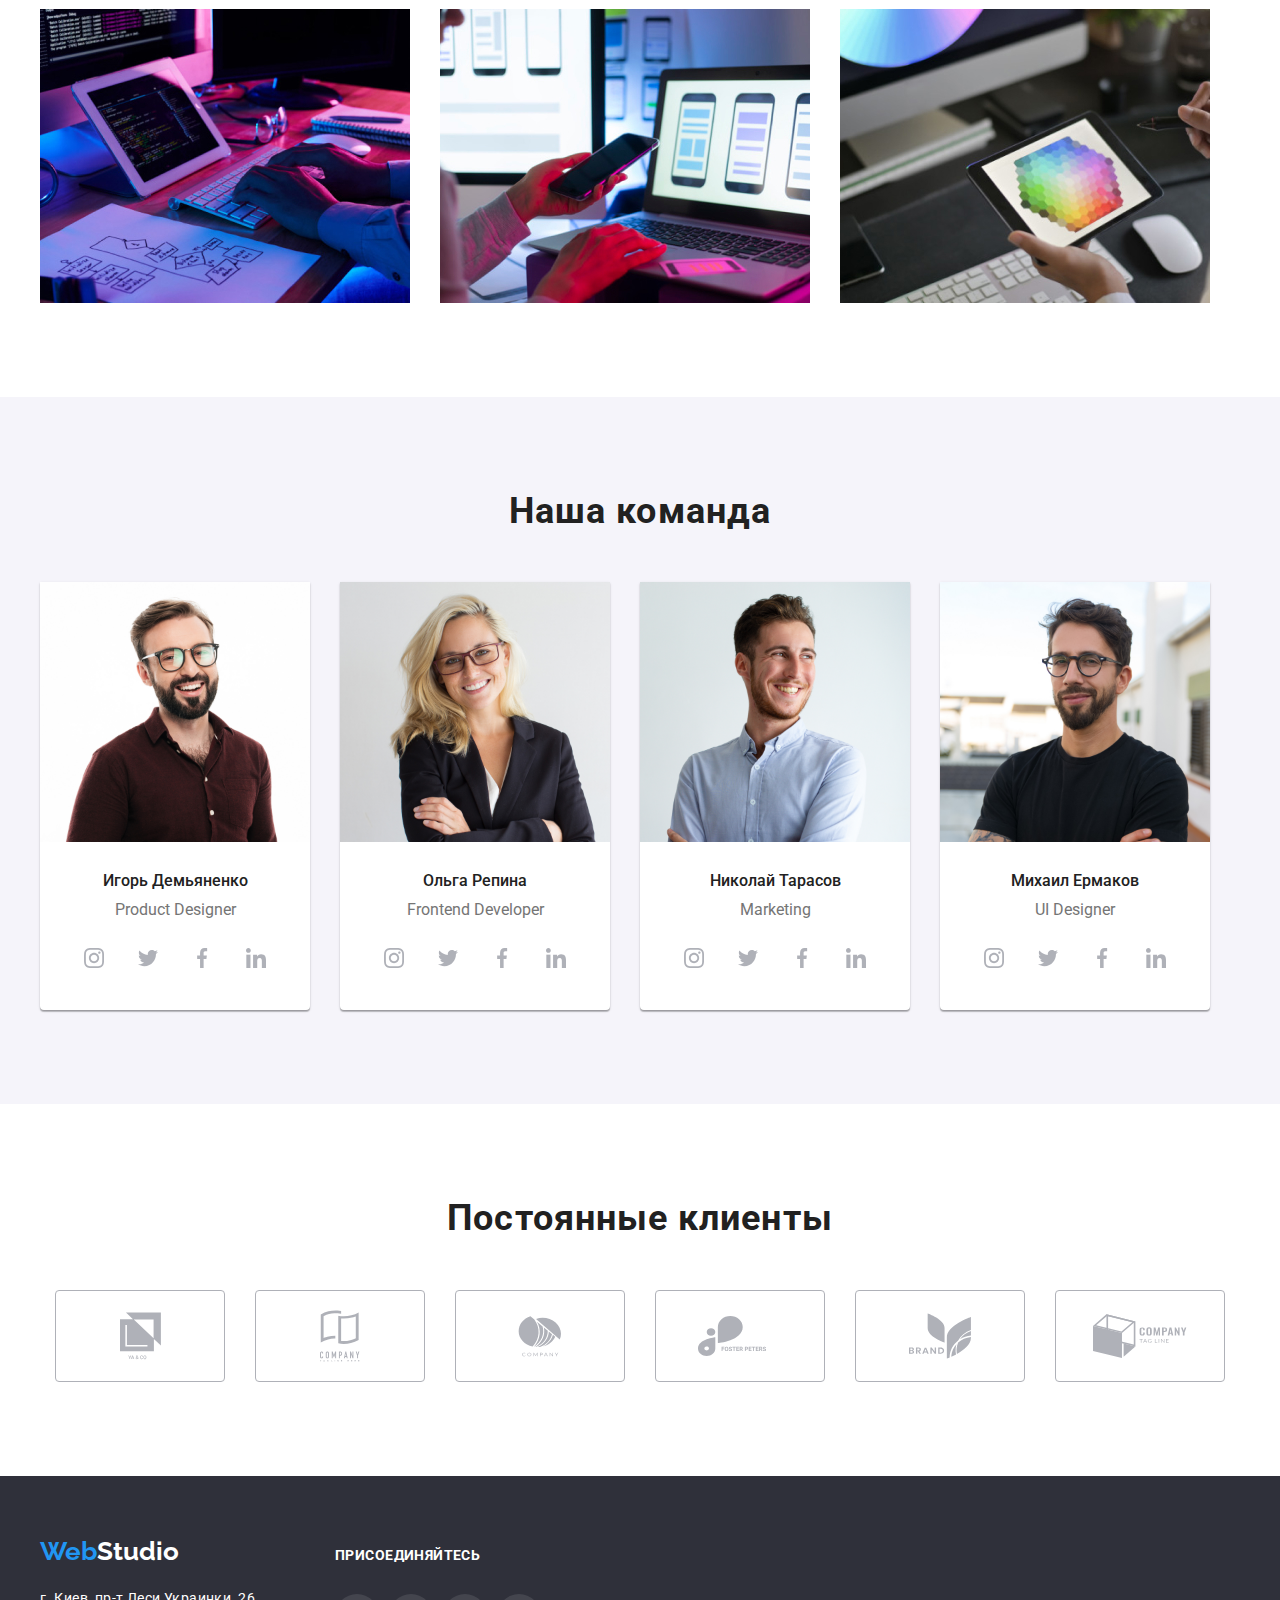
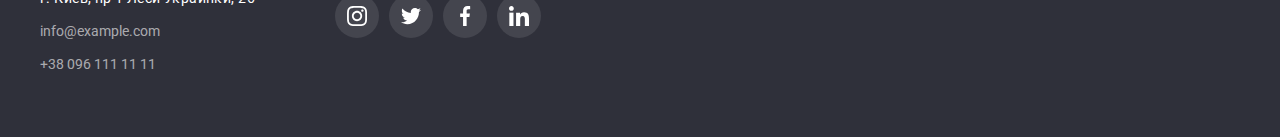
==== commit e6befb69: "Update index.html" ====
--- a/index.html
+++ b/index.html
@@ -324,370 +324,6 @@
                <use href="./images/symbol-defs.svg#icon-instagram"></use>
              </svg>
            </a>
-         </li><!DOCTYPE html>
-        <html lang="ru">
-        
-        <head>
-          <meta charset="UTF-8">
-          <meta name="viewport" content="width=device-width, initial-scale=1.0">
-          <link rel="stylesheet" href="https://cdnjs.cloudflare.com/ajax/libs/modern-normalize/1.1.0/modern-normalize.min.css"
-            integrity="sha512-wpPYUAdjBVSE4KJnH1VR1HeZfpl1ub8YT/NKx4PuQ5NmX2tKuGu6U/JRp5y+Y8XG2tV+wKQpNHVUX03MfMFn9Q=="
-            crossorigin="anonymous" referrerpolicy="no-referrer" />
-          <link rel="stylesheet" href="./css/styles.css" />
-          <style>
-            @import url('https://fonts.googleapis.com/css2?family=Roboto:wght@400;500;700;900&display=swap');
-            @import url('https://fonts.googleapis.com/css2?family=Raleway:wght@700&display=swap');
-          </style>
-          <title>Web Studio</title>
-        </head>
-        
-        <body>
-          <header class="header">
-            <div class="container nav-header-container">
-              <nav class="nav-header">
-                <a href="./index.html" class="logo"><span class="web">Web</span>Studio</a>
-                <ul class="navigation">
-                  <li class="navigation-list"><a href="./index.html" class="navigation current">Студия</a></li>
-                  <li class="navigation-list"><a href="./portfolio.html" class="navigation">Портфолио</a></li>
-                  <li class="navigation-list"><a href="" class="navigation">Контакты</a></li>
-                </ul>
-              </nav>
-              <ul class="link-flex">
-                <li class="item">
-                  <a href="mailto:info@devstudio.com" class="link-email">
-                    <svg class="svg-link" width="16" height="12">
-                      <use href="./images/symbol-defs.svg#icon-mail"></use>
-                    </svg>info@example.com
-                  </a>
-                </li>
-                <li class="item">
-                  <a href="tel:+380961111111" class="link-tel">
-                    <svg class="svg-link" width="10" height="16">
-                      <use href="./images/symbol-defs.svg#icon-tel"></use>
-                    </svg>+38 096 111 11 11
-                  </a>
-                </li>
-              </ul>
-            </div>
-          </header>
-          <main>
-            <section class="about">
-              <div class="container">
-                <h1 class="tagline">Эффективные решения для вашего бизнеса</h1>
-                <button class="button">Заказать услугу</button>
-              </div>
-            </section>
-            <section class="benefits section">
-              <h2 class="class">Наши преимущества</h2>
-              <div class="container">
-                <ul class="benefits-list">
-                  <li class="item">
-                    <div class="item-icon-benefits">
-                      <svg class="svg-benefits" width="70" height="70">
-                        <use href="./images/symbol-defs.svg#icon-antenna-1"></use>
-                      </svg>
-                    </div>
-                    <h3 class="benefits-header">Внимание к деталям</h3>
-                    <p class="benefits-text">Идейные соображения, а также начало повседневной работы по формированию позиции.
-                    </p>
-                  </li>
-                  <li class="item">
-                    <div class="item-icon-benefits">
-                      <svg class="svg-benefits" width="70" height="70">
-                        <use href="./images/symbol-defs.svg#icon-clock-1"></use>
-                      </svg>
-                    </div>
-                    <h3 class="benefits-header">Пунктуальность</h3>
-                    <p class="benefits-text">Задача организации, в особенности же рамки и место обучения кадров влечет за собой.
-                    </p>
-                  </li>
-                  <li class="item">
-                    <div class="item-icon-benefits">
-                      <svg class="svg-benefits" width="70" height="70">
-                        <use href="./images/symbol-defs.svg#icon-diagram-1"></use>
-                      </svg>
-                    </div>
-                    <h3 class="benefits-header">Планирование</h3>
-                    <p class="benefits-text">Равным образом консультация с широким активом в значительной степени обуславливает.
-                    </p>
-                  </li>
-                  <li class="item">
-                    <div class="item-icon-benefits">
-                      <svg class="svg-benefits" width="70" height="70">
-                        <use href="./images/symbol-defs.svg#icon-astronaut-1"></use>
-                      </svg>
-                    </div>
-                    <h3 class="benefits-header">Современные технологии</h3>
-                    <p class="benefits-text">Значимость этих проблем настолько очевидна, что реализация плановых заданий.</p>
-                  </li>
-                </ul>
-              </div>
-            </section>
-            <section class="doing section">
-              <div class="container">
-                <h2 class="about-doing">Чем мы занимаемся</h2>
-                <ul class="doing-img">
-                  <li class="about-doing-img"><img src="./images/1.jpg" width="370" alt="programer-working-his-desk-office">
-                  </li>
-                  <li class="about-doing-img"><img src="./images/2.jpg" width="370"
-                      alt="web-ui-designers-are-developing-application-smartphones-team-creators-is-working-interface-mobile">
-                  </li>
-                  <li class="about-doing-img"><img src="./images/3.jpg" width="370"
-                      alt="creative-artist-web-design-with-working-colour-selection-graphic-tablet"></li>
-                </ul>
-              </div>
-            </section>
-            <section class="command section">
-              <div class="container">
-                <h2 class="command-text">Наша команда</h4>
-                  <ul class="employees">
-                    <li class="collaborator" img src="./images/demyanenko.jpg" width="270" alt="demyanenko">
-                      <img src="./images/demyanenko.jpg" width="270" alt="demyanenko">
-                      <h3 class="employees-text">Игорь Демьяненко</h3>
-                      <p class="employees-text-secondary">Product Designer</p>
-                      <ul class="employees-social-link-icon">
-                        <li class="employees-social">
-                          <a href="" class="employees-social-link">
-                            <svg class="employees-social-icon" width="20" height="20">
-                              <use class="employees-social-icon" href="./images/symbol-defs.svg#icon-instagram-1"></use>
-                            </svg>
-                          </a>
-                        </li>
-                        <li class="employees-social">
-                          <a href="" class="employees-social-link">
-                            <svg class="employees-social-icon" width="20" height="20">
-                              <use href="./images/symbol-defs.svg#icon-twitter-1"></use>
-                            </svg>
-                          </a>
-                        </li>
-                        <li class="employees-social">
-                          <a href="" class="employees-social-link">
-                            <svg class="employees-social-icon" width="20" height="20">
-                              <use href="./images/symbol-defs.svg#icon-facebook-1"></use>
-                            </svg>
-                          </a>
-                        </li>
-                        <li class="employees-social">
-                          <a href="" class="employees-social-link">
-                            <svg class="employees-social-icon" width="20" height="20">
-                              <use href="./images/symbol-defs.svg#icon-linkedin-1"></use>
-                            </svg>
-                          </a>
-                        </li>
-                      </ul>
-                    </li>
-                    <li class="collaborator">
-                      <img src="./images/repina.jpg" width="270" alt="repina">
-                      <h3 class="employees-text">Ольга Репина</h3>
-                      <p class="employees-text-secondary">Frontend Developer</p>
-                      <ul class="employees-social-link-icon">
-                        <li class="employees-social">
-                          <a href="" class="employees-social-link">
-                            <svg class="employees-social-icon" width="20" height="20">
-                              <use class="employees-social-icon" href="./images/symbol-defs.svg#icon-instagram-1"></use>
-                            </svg>
-                          </a>
-                        </li>
-                        <li class="employees-social">
-                          <a href="" class="employees-social-link">
-                            <svg class="employees-social-icon" width="20" height="20">
-                              <use href="./images/symbol-defs.svg#icon-twitter-1"></use>
-                            </svg>
-                          </a>
-                        </li>
-                        <li class="employees-social">
-                          <a href="" class="employees-social-link">
-                            <svg class="employees-social-icon" width="20" height="20">
-                              <use href="./images/symbol-defs.svg#icon-facebook-1"></use>
-                            </svg>
-                          </a>
-                        </li>
-                        <li class="employees-social">
-                          <a href="" class="employees-social-link">
-                            <svg class="employees-social-icon" width="20" height="20">
-                              <use href="./images/symbol-defs.svg#icon-linkedin-1"></use>
-                            </svg>
-                          </a>
-                        </li>
-                      </ul>
-                    </li>
-                    </li>
-                    <li class="collaborator">
-                      <img src="./images/tarasov.jpg" width="270" alt="tarasov">
-                      <h3 class="employees-text">Николай Тарасов</h3>
-                      <p class="employees-text-secondary">Marketing</p>
-                      <ul class="employees-social-link-icon">
-                        <li class="employees-social">
-                          <a href="" class="employees-social-link">
-                            <svg class="employees-social-icon" width="20" height="20">
-                              <use class="employees-social-icon" href="./images/symbol-defs.svg#icon-instagram-1"></use>
-                            </svg>
-                          </a>
-                        </li>
-                        <li class="employees-social">
-                          <a href="" class="employees-social-link">
-                            <svg class="employees-social-icon" width="20" height="20">
-                              <use href="./images/symbol-defs.svg#icon-twitter-1"></use>
-                            </svg>
-                          </a>
-                        </li>
-                        <li class="employees-social">
-                          <a href="" class="employees-social-link">
-                            <svg class="employees-social-icon" width="20" height="20">
-                              <use href="./images/symbol-defs.svg#icon-facebook-1"></use>
-                            </svg>
-                          </a>
-                        </li>
-                        <li class="employees-social">
-                          <a href="" class="employees-social-link">
-                            <svg class="employees-social-icon" width="20" height="20">
-                              <use href="./images/symbol-defs.svg#icon-linkedin-1"></use>
-                            </svg>
-                          </a>
-                        </li>
-                      </ul>
-                    </li>
-                    </li>
-                    <li class="collaborator">
-                      <img src="./images/yermakov.jpg" width="270" alt="yermakov">
-                      <h3 class="employees-text">Михаил Ермаков</h3>
-                      <p class="employees-text-secondary">UI Designer</p>
-                      <ul class="employees-social-link-icon">
-                        <li class="employees-social">
-                          <a href="" class="employees-social-link">
-                            <svg class="employees-social-icon" width="20" height="20">
-                              <use class="employees-social-icon" href="./images/symbol-defs.svg#icon-instagram-1"></use>
-                            </svg>
-                          </a>
-                        </li>
-                        <li class="employees-social">
-                          <a href="" class="employees-social-link">
-                            <svg class="employees-social-icon" width="20" height="20">
-                              <use href="./images/symbol-defs.svg#icon-twitter-1"></use>
-                            </svg>
-                          </a>
-                        </li>
-                        <li class="employees-social">
-                          <a href="" class="employees-social-link">
-                            <svg class="employees-social-icon" width="20" height="20">
-                              <use href="./images/symbol-defs.svg#icon-facebook-1"></use>
-                            </svg>
-                          </a>
-                        </li>
-                        <li class="employees-social">
-                          <a href="" class="employees-social-link">
-                            <svg class="employees-social-icon" width="20" height="20">
-                              <use href="./images/symbol-defs.svg#icon-linkedin-1"></use>
-                            </svg>
-                          </a>
-                        </li>
-                      </ul>
-                    </li>
-                    </li>
-                  </ul>
-              </div>
-            </section>
-            <section class="section">
-              <div class="container">
-                <h2 class="command-text">Постоянные клиенты</h2>
-                <ul class="partners">
-                  <li class="partners-list">
-                    <a href="" class="partners-item">
-                      <svg class="partners-list-icon" width="41" heigh="46">
-                        <use href="./images/symbol-defs.svg#icon-Logo"></use>
-                      </svg>
-                    </a>
-                  </li>
-                  <li class="partners-list">
-                    <a href="" class="partners-item">
-                      <svg class="partners-list-icon" width="40" heigh="52">
-                        <use href="./images/symbol-defs.svg#icon-Logo-1"></use>
-                      </svg>
-                    </a>
-                  </li>
-                  <li class="partners-list">
-                    <a href="" class="partners-item">
-                      <svg class="partners-list-icon" width="43.46" heigh="41.18">
-                        <use href="./images/symbol-defs.svg#icon-Logo-2"></use>
-                      </svg>
-                    </a>
-                  </li>
-                  <li class="partners-list">
-                    <a href="" class="partners-item">
-                      <svg class="partners-list-icon" width="84.44" heigh="40.62">
-                        <use href="./images/symbol-defs.svg#icon-Logo-3"></use>
-                      </svg>
-                    </a>
-                  </li>
-                  <li class="partners-list">
-                    <a href="" class="partners-item">
-                      <svg class="partners-list-icon" width="62.54" heigh="45.43">
-                        <use href="./images/symbol-defs.svg#icon-Logo-4"></use>
-                      </svg>
-                    </a>
-                  </li>
-                  <li class="partners-list">
-                    <a href="" class="partners-item">
-                      <svg class="partners-list-icon" width="93.79" heigh="43.93">
-                        <use href="./images/symbol-defs.svg#icon-Logo-5"></use>
-                      </svg>
-                    </a>
-                  </li>
-                </ul>
-              </div>
-            </section>
-          </main>
-          <footer class="footer">
-            <div class="container footer-container">
-              <div class="footer-list">
-                <a href="/index.html" class="logo-footer"><span class="web">Web</span>Studio</a>
-                <address>
-                  <ul class="address-footer">
-                    <li class="link-footer"><a href="https://bit.ly/3pXMvUd" class="address" target="_blank"
-                        rel="noopener noreferrer">г. Киев, пр-т Леси Украинки, 26</a></li>
-                    <li class="link-footer"><a href="mailto:info@devstudio.com" class="address-link">info@example.com</a></li>
-                    <li class="link-footer"><a href="tel:+380961111111" class="address-link">+38 096 111 11 11</a></li>
-                  </ul>
-                </address>
-              </div>
-              <div class="footer-social">
-                <p class="footer-social-text">присоединяйтесь</p>
-                <ul class="social-link-footer">
-                  <li class="footer-social-link-item">
-                    <a href="" class="footer-social-link-svg">
-                      <svg class="footer-social-link-icon" width="20" height="20">
-                        <use href="./images/symbol-defs.svg#icon-instagram"></use>
-                      </svg>
-                    </a>
-                  </li>
-                  <li class="footer-social-link-item">
-                    <a href="" class="footer-social-link-svg">
-                      <svg class="footer-social-link-icon" width="20" height="20">
-                        <use href="./images/symbol-defs.svg#icon-twitter"></use>
-                      </svg>
-                    </a>
-                  </li>
-                  <li class="footer-social-link-item">
-                    <a href="" class="footer-social-link-svg">
-                      <svg class="footer-social-link-icon" width="20" height="20">
-                        <use href="./images/symbol-defs.svg#icon-facebook"></use>
-                      </svg>
-                    </a>
-                  </li>
-                  <li class="footer-social-link-item">
-                    <a href="" class="footer-social-link-svg">
-                      <svg class="footer-social-link-icon" width="20" height="20">
-                        <use href="./images/symbol-defs.svg#icon-linkedin"></use>
-                      </svg>
-                    </a>
-                  </li>
-                </ul>
-              </div>
-            </div>
-          </footer>
-        </body>
-        
-        </html>
          <li class="footer-social-link-item">
            <a href="" class="footer-social-link-svg">
              <svg class="footer-social-link-icon" width="20" height="20">
--- a/css/styles.css
+++ b/css/styles.css
@@ -225,7 +225,6 @@
 }
 .button-options:hover, .button-options:focus {
   background-color: var(--theme-button);
-  color: var(--theme-accent);
 }
 .class {
   display: none;
@@ -337,6 +336,7 @@
 .employees-social-link-icon {
   display: flex;
   justify-content: center;
+  margin-bottom: 30px;
 }
 .employees-social-link-icon:last-child {
   margin-right: 0px;
@@ -357,7 +357,6 @@
   justify-content: center;
   align-items: center;
   cursor: pointer;
-  margin-bottom: 30px;
   fill: var(--theme-social);
 }
 
@@ -412,6 +411,11 @@
   list-style: none; 
   
 }
+.button-options:hover, .button-options:focus{
+  background-color: var(--theme-button);
+  color: var(--theme-accent);
+}
+
 .content-box {
   padding: 20px 24px;
   border-left: 1px solid var(--theme-accent);
@@ -487,6 +491,11 @@
   box-sizing: border-box;
   border-radius: 4px;
   cursor: pointer;
+  fill: var(--theme-social);
+}
+.partners-item:hover, .partners-item:focus {
+  border: 1px solid var(--theme-button);
+  fill: var(--theme-button);
 }
 .social-link-footer {
   display: flex;
@@ -494,7 +503,6 @@
 }
 .footer-social {
   margin-left: 70px;
-  padding-top: 10px;
 }
 .footer-social-link-item {
   list-style: none;
@@ -531,7 +539,6 @@
 }
 .footer-container {
   display: flex;
-  justify-content: flex-start;
   align-items: baseline;
 }
 
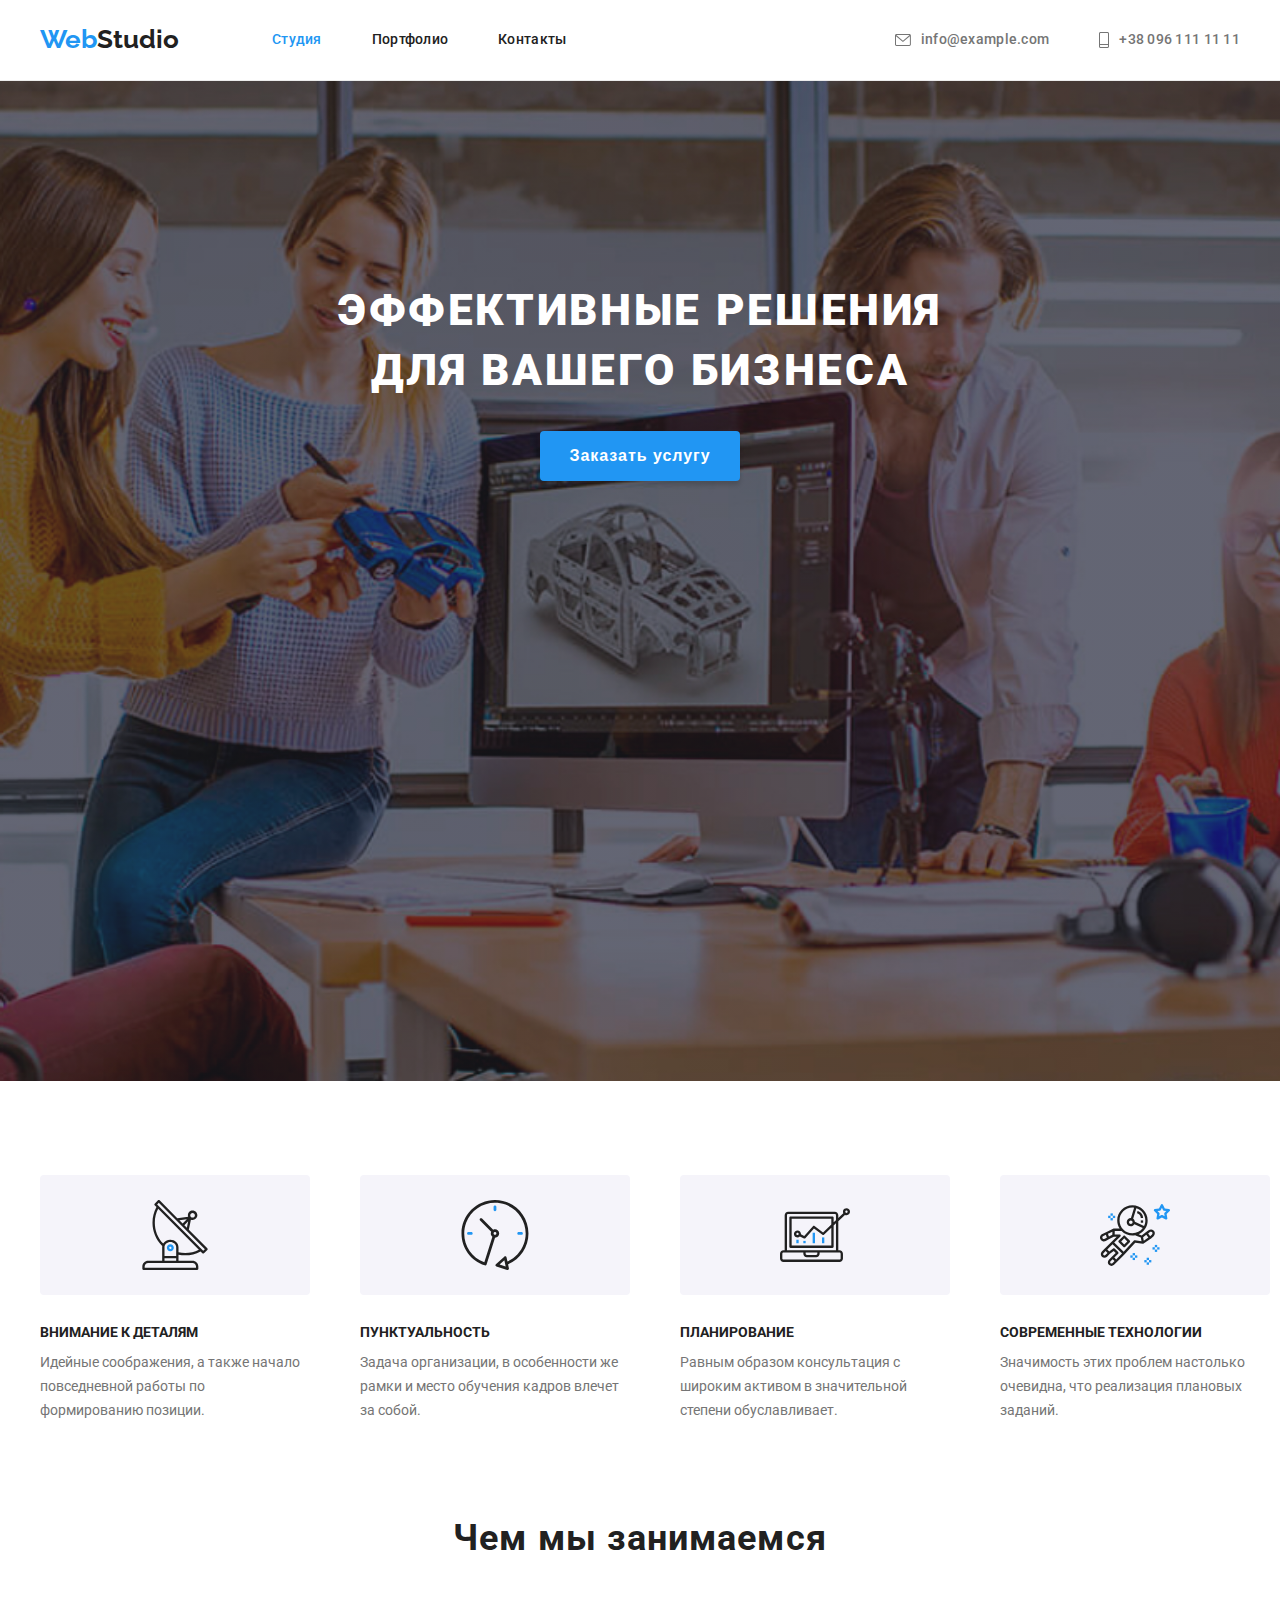
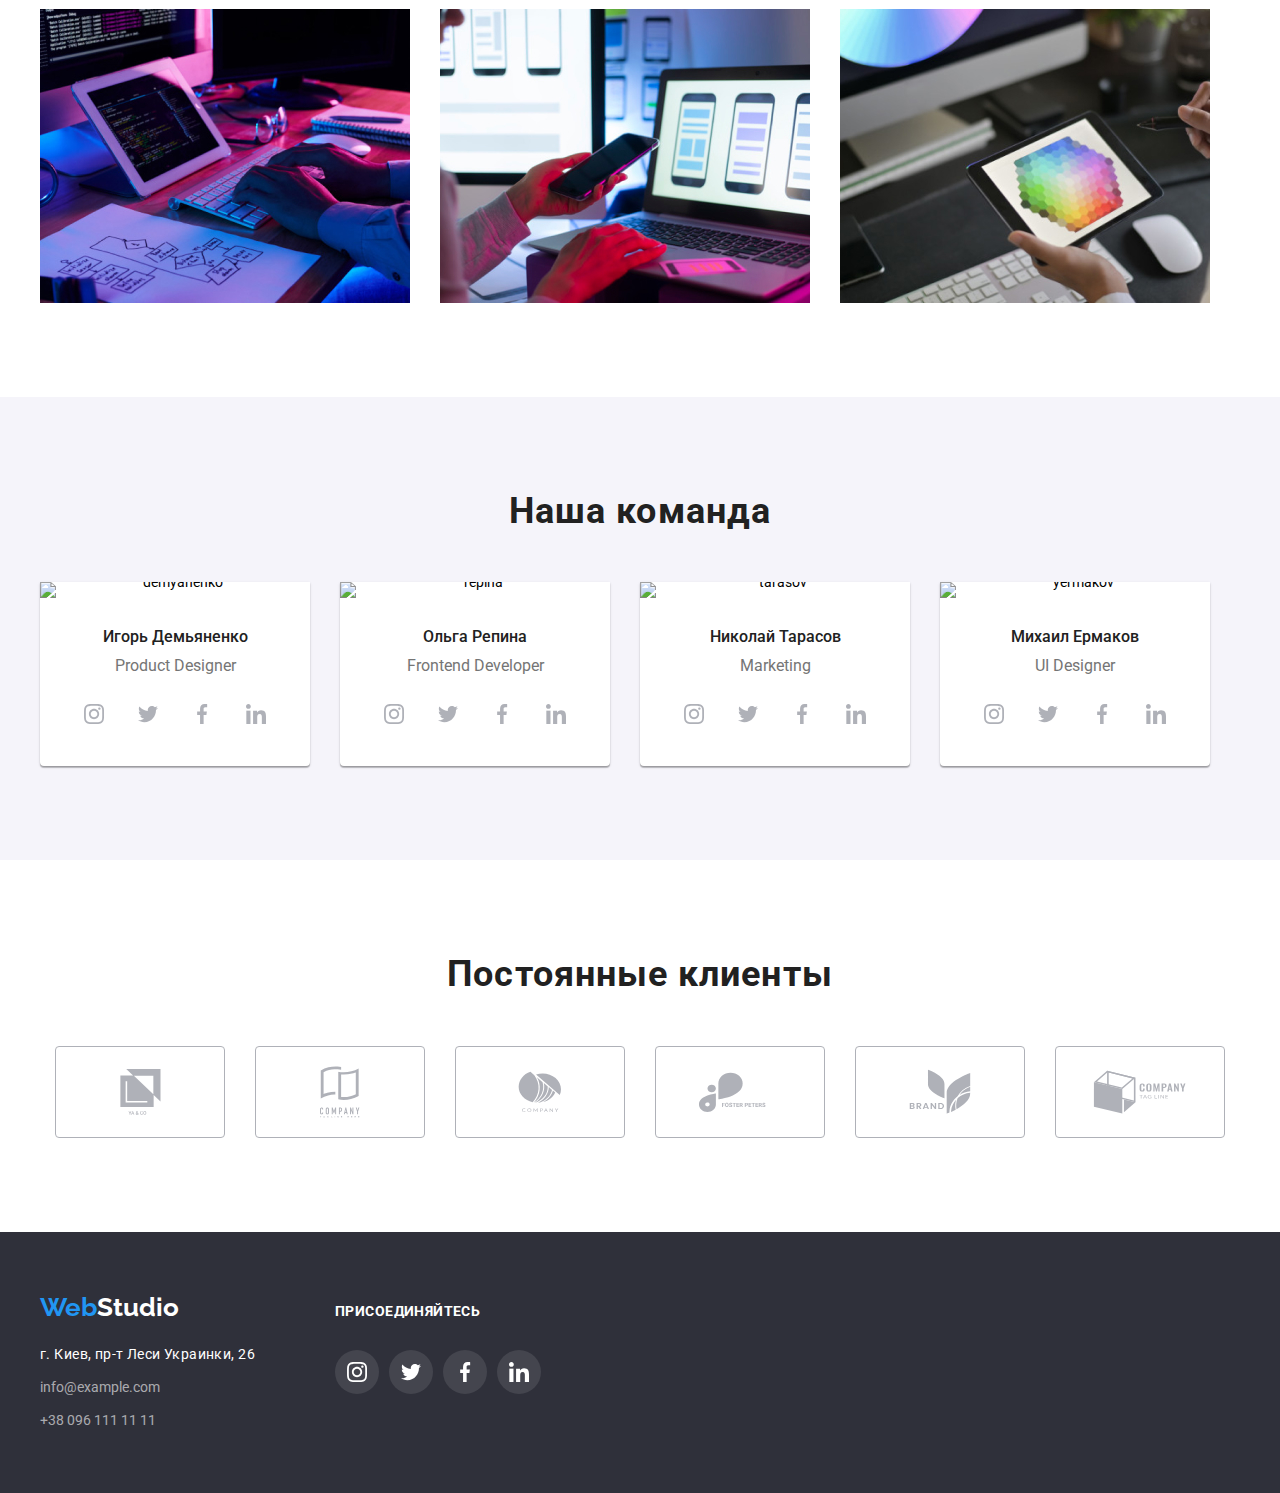
==== commit 4a60a264: "Update index.html" ====
--- a/index.html
+++ b/index.html
@@ -108,7 +108,7 @@
        <h2 class="command-text">Наша команда</h2>
         <ul class="employees">
           <li class="collaborator" img src="./images/demyanenko.jpg" width="270" alt="demyanenko">
-            <img src="./images/demyanenko.jpg" width="270" alt="demyanenko">
+            <img src="./images/demyanenko.png" width="270" alt="demyanenko">
             <h3 class="employees-text">Игорь Демьяненко</h3>
             <p class="employees-text-secondary">Product Designer</p>
             <ul class="employees-social-link-icon">
@@ -143,7 +143,7 @@
             </ul>
           </li>
           <li class="collaborator">
-            <img src="./images/repina.jpg" width="270" alt="repina">
+            <img src="./images/repina.png" width="270" alt="repina">
             <h3 class="employees-text">Ольга Репина</h3>
             <p class="employees-text-secondary">Frontend Developer</p>
             <ul class="employees-social-link-icon">
@@ -179,7 +179,7 @@
             </li>
           </li>
           <li class="collaborator">
-            <img src="./images/tarasov.jpg" width="270" alt="tarasov">
+            <img src="./images/tarasov.png" width="270" alt="tarasov">
             <h3 class="employees-text">Николай Тарасов</h3>
             <p class="employees-text-secondary">Marketing</p>
             <ul class="employees-social-link-icon">
@@ -215,7 +215,7 @@
             </li>
           </li>
           <li class="collaborator">
-            <img src="./images/yermakov.jpg" width="270" alt="yermakov">
+            <img src="./images/ermakov.png" width="270" alt="yermakov">
             <h3 class="employees-text">Михаил Ермаков</h3>
             <p class="employees-text-secondary">UI Designer</p>
             <ul class="employees-social-link-icon">
@@ -259,42 +259,42 @@
         <ul class="partners">
           <li class="partners-list">
             <a href="" class="partners-item">
-              <svg class="partners-list-icon" width="41" heigh="46">
+              <svg class="partners-list-icon" width="41" height="46">
                 <use href="./images/symbol-defs.svg#icon-Logo"></use>
               </svg>
             </a>
           </li>
           <li class="partners-list">
             <a href="" class="partners-item">
-              <svg class="partners-list-icon" width="40" heigh="52">
+              <svg class="partners-list-icon" width="40" height="52">
                 <use href="./images/symbol-defs.svg#icon-Logo-1"></use>
               </svg>
             </a>
           </li>
           <li class="partners-list">
             <a href="" class="partners-item">
-              <svg class="partners-list-icon" width="43.46" heigh="41.18">
+              <svg class="partners-list-icon" width="43.46" height="41.18">
                 <use href="./images/symbol-defs.svg#icon-Logo-2"></use>
               </svg>
             </a>
           </li>
           <li class="partners-list">
             <a href="" class="partners-item">
-              <svg class="partners-list-icon" width="84.44" heigh="40.62">
+              <svg class="partners-list-icon" width="84.44" height="40.62">
                 <use href="./images/symbol-defs.svg#icon-Logo-3"></use>
               </svg>
             </a>
           </li>
           <li class="partners-list">
             <a href="" class="partners-item">
-              <svg class="partners-list-icon" width="62.54" heigh="45.43">
+              <svg class="partners-list-icon" width="62.54" height="45.43">
                 <use href="./images/symbol-defs.svg#icon-Logo-4"></use>
               </svg>
             </a>
           </li>
           <li class="partners-list">
             <a href="" class="partners-item">
-              <svg class="partners-list-icon" width="93.79" heigh="43.93">
+              <svg class="partners-list-icon" width="93.79" height="43.93">
                 <use href="./images/symbol-defs.svg#icon-Logo-5"></use>
               </svg>
             </a>
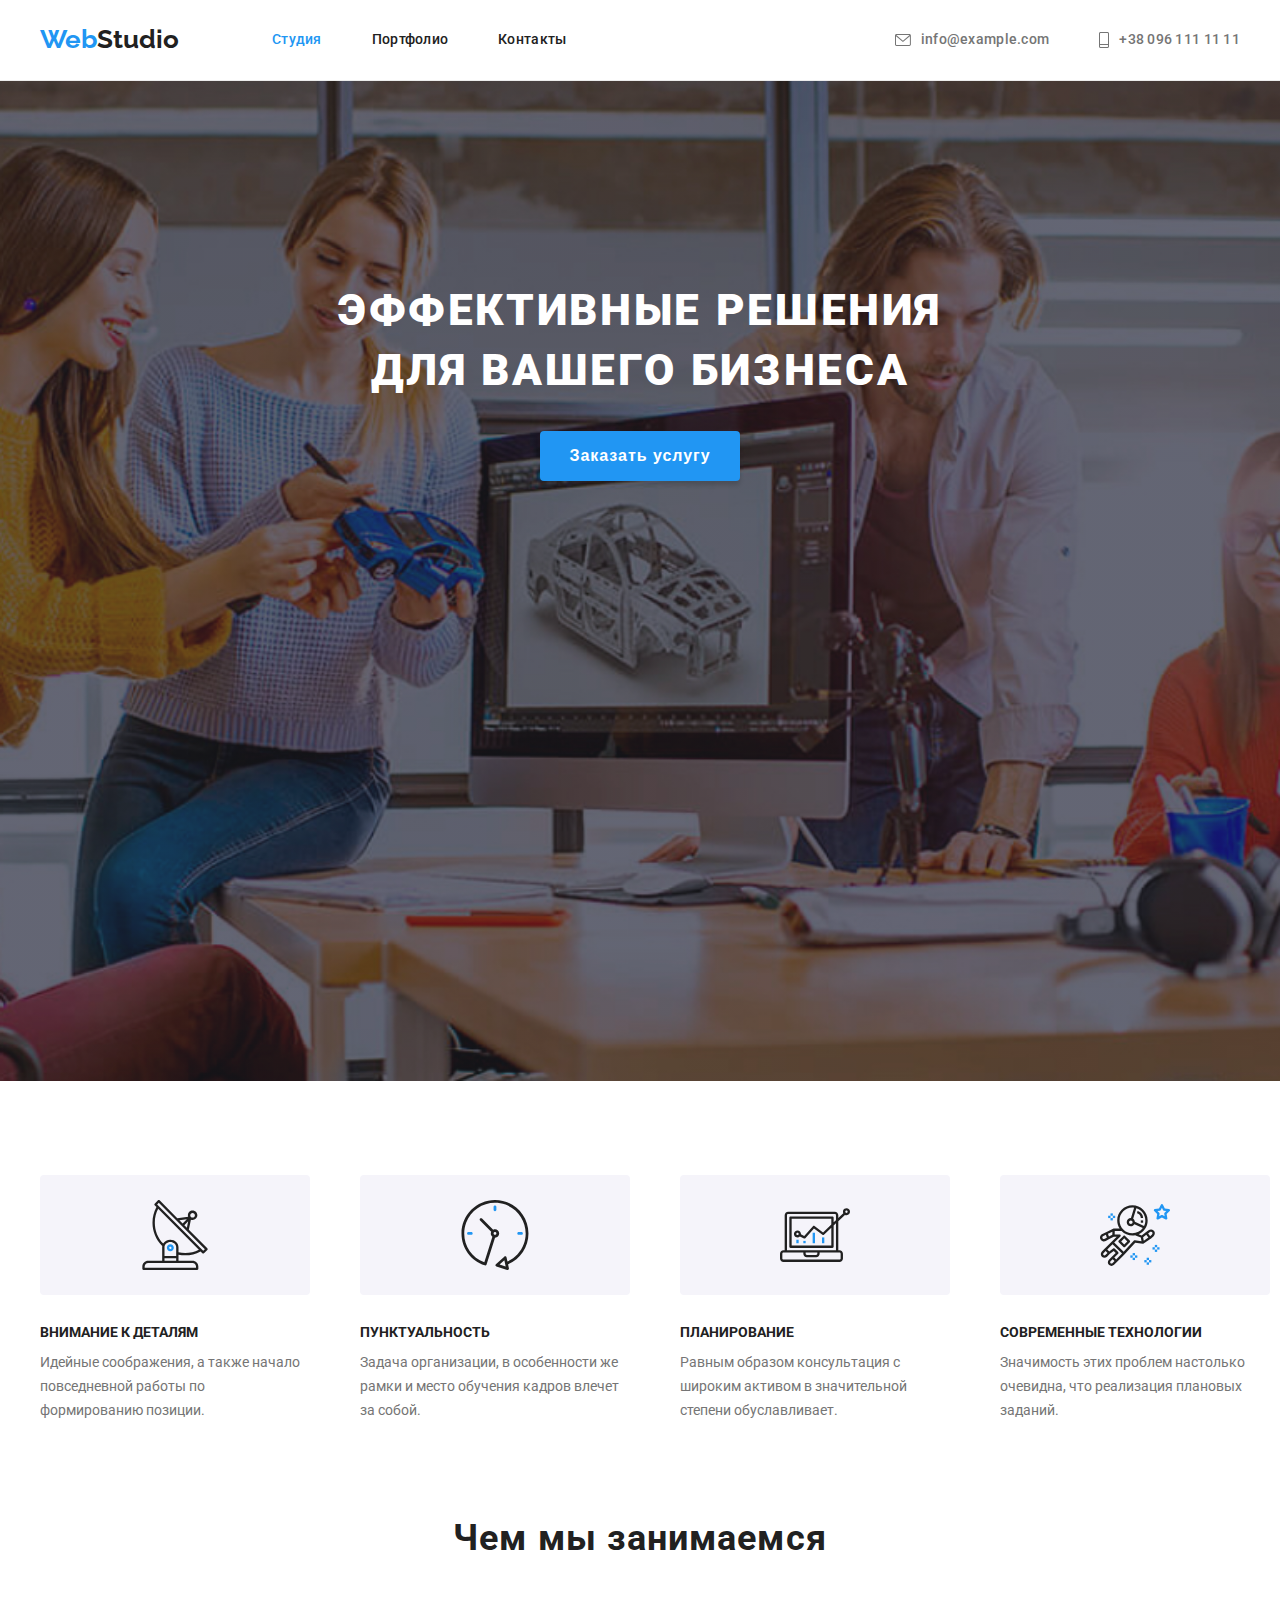
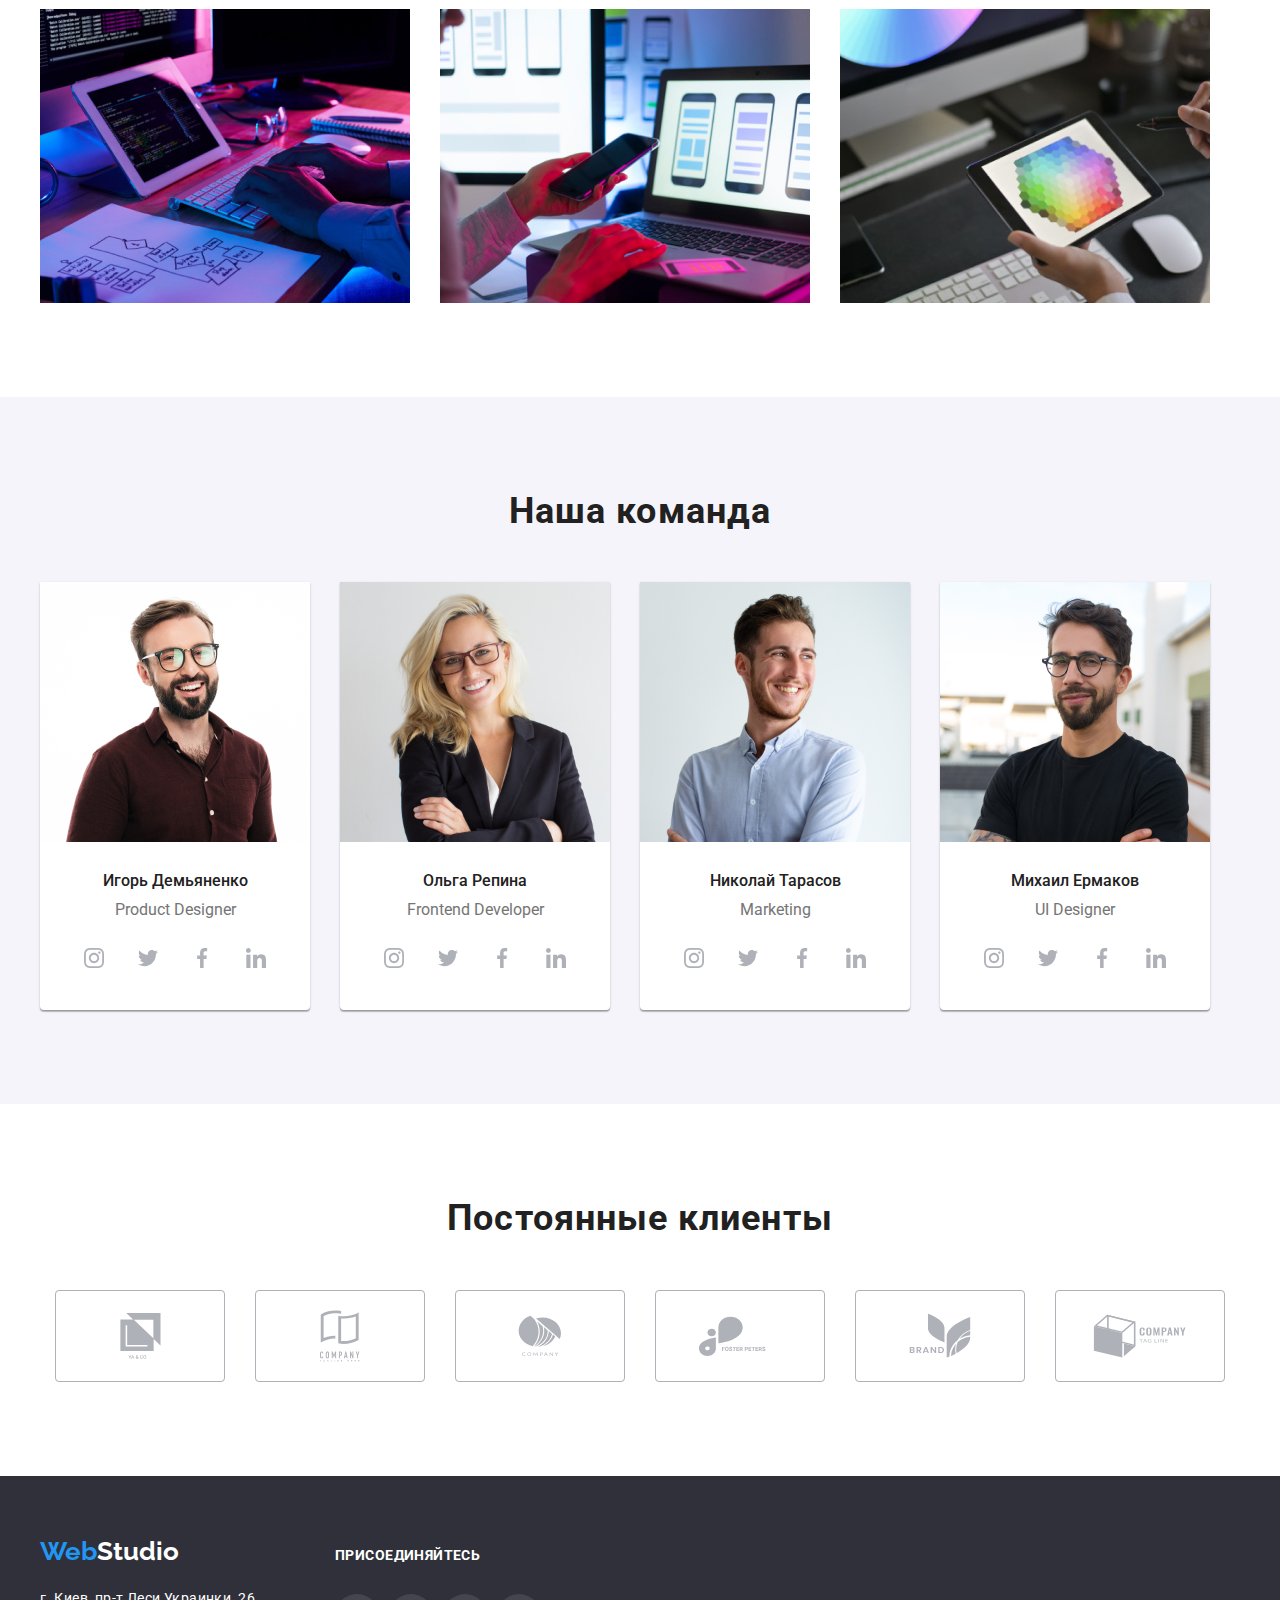
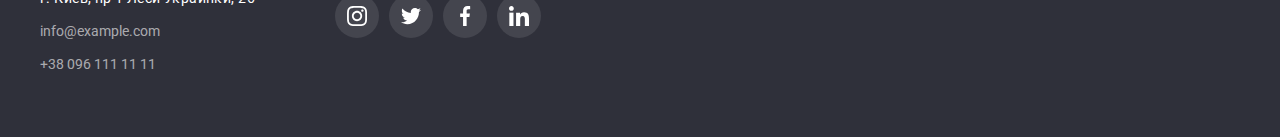
==== commit 5a973c9e: "Update index.html" ====
--- a/index.html
+++ b/index.html
@@ -176,7 +176,6 @@
                 </a>
               </li>
             </ul>
-            </li>
           </li>
           <li class="collaborator">
             <img src="./images/tarasov.png" width="270" alt="tarasov">
@@ -212,7 +211,6 @@
                 </a>
               </li>
             </ul>
-            </li>
           </li>
           <li class="collaborator">
             <img src="./images/ermakov.png" width="270" alt="yermakov">
@@ -248,7 +246,6 @@
                 </a>
               </li>
             </ul>
-            </li>
           </li>
         </ul>
       </div>
